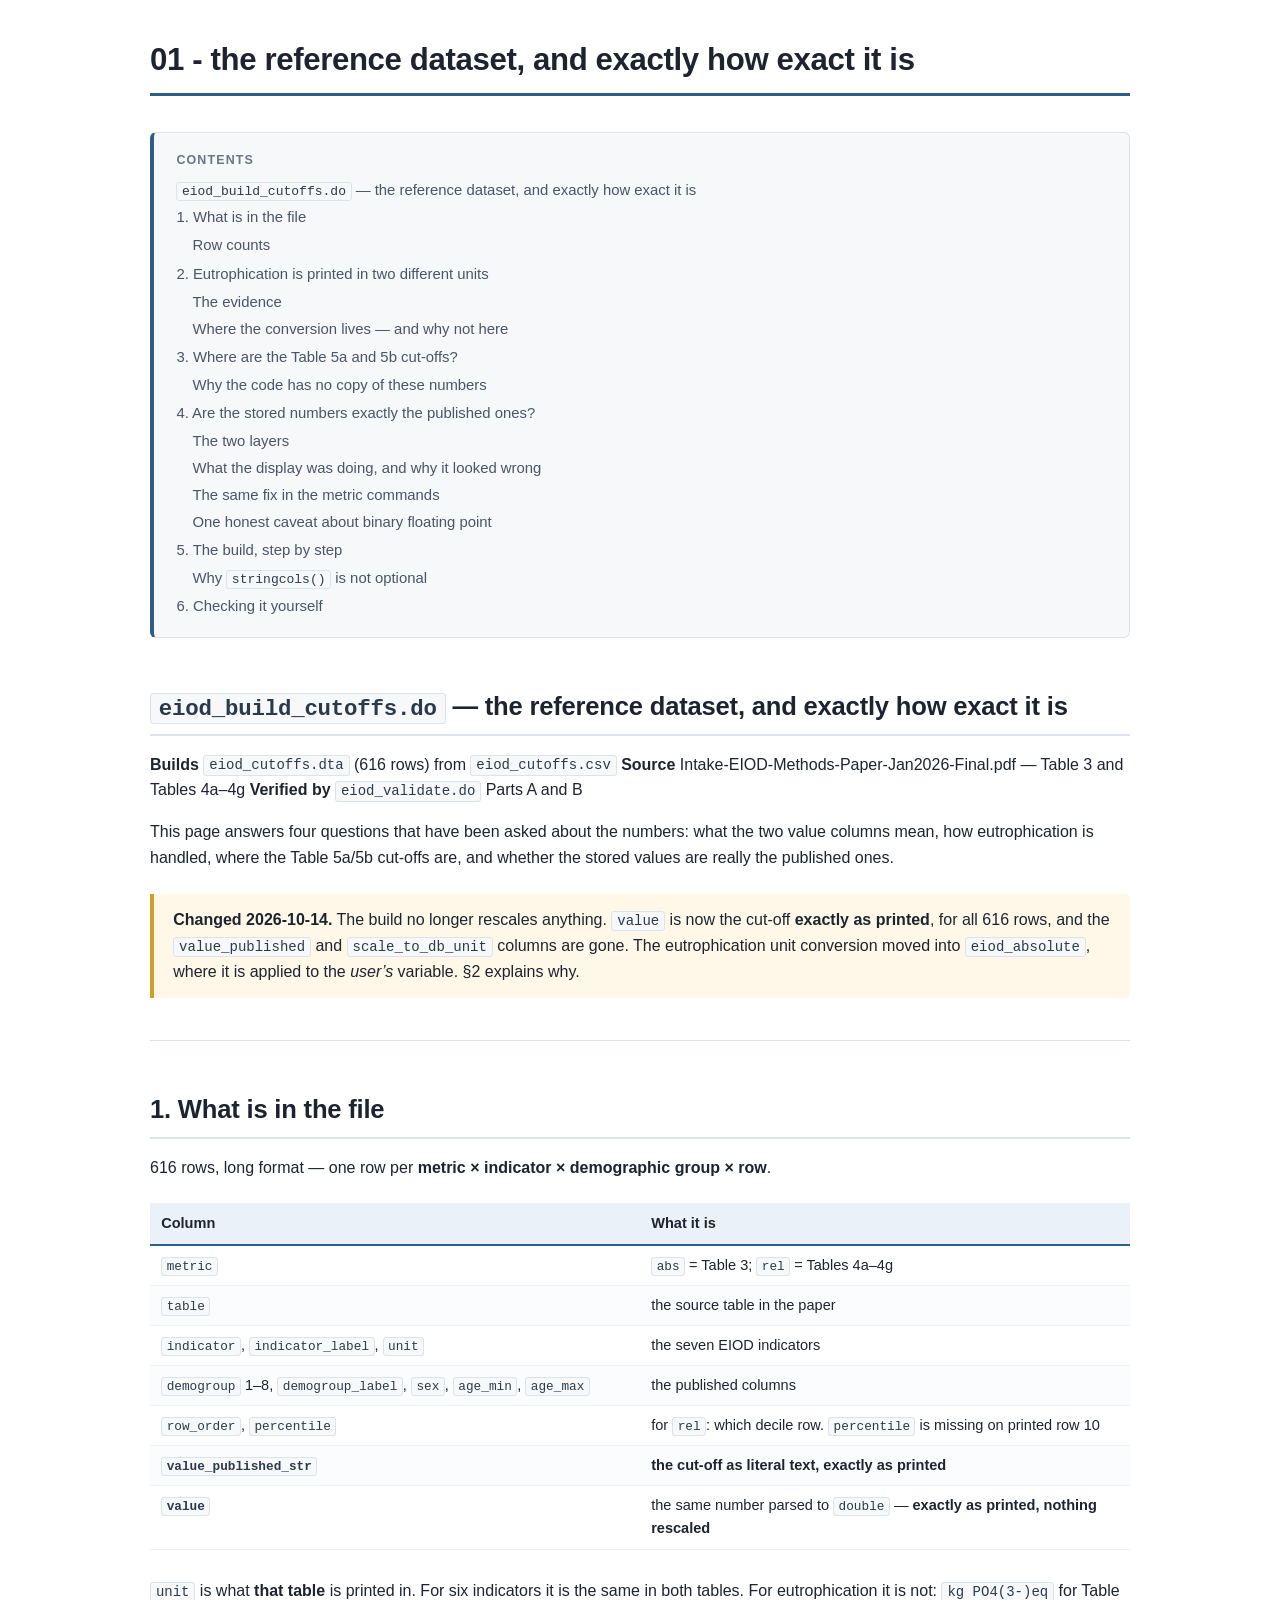
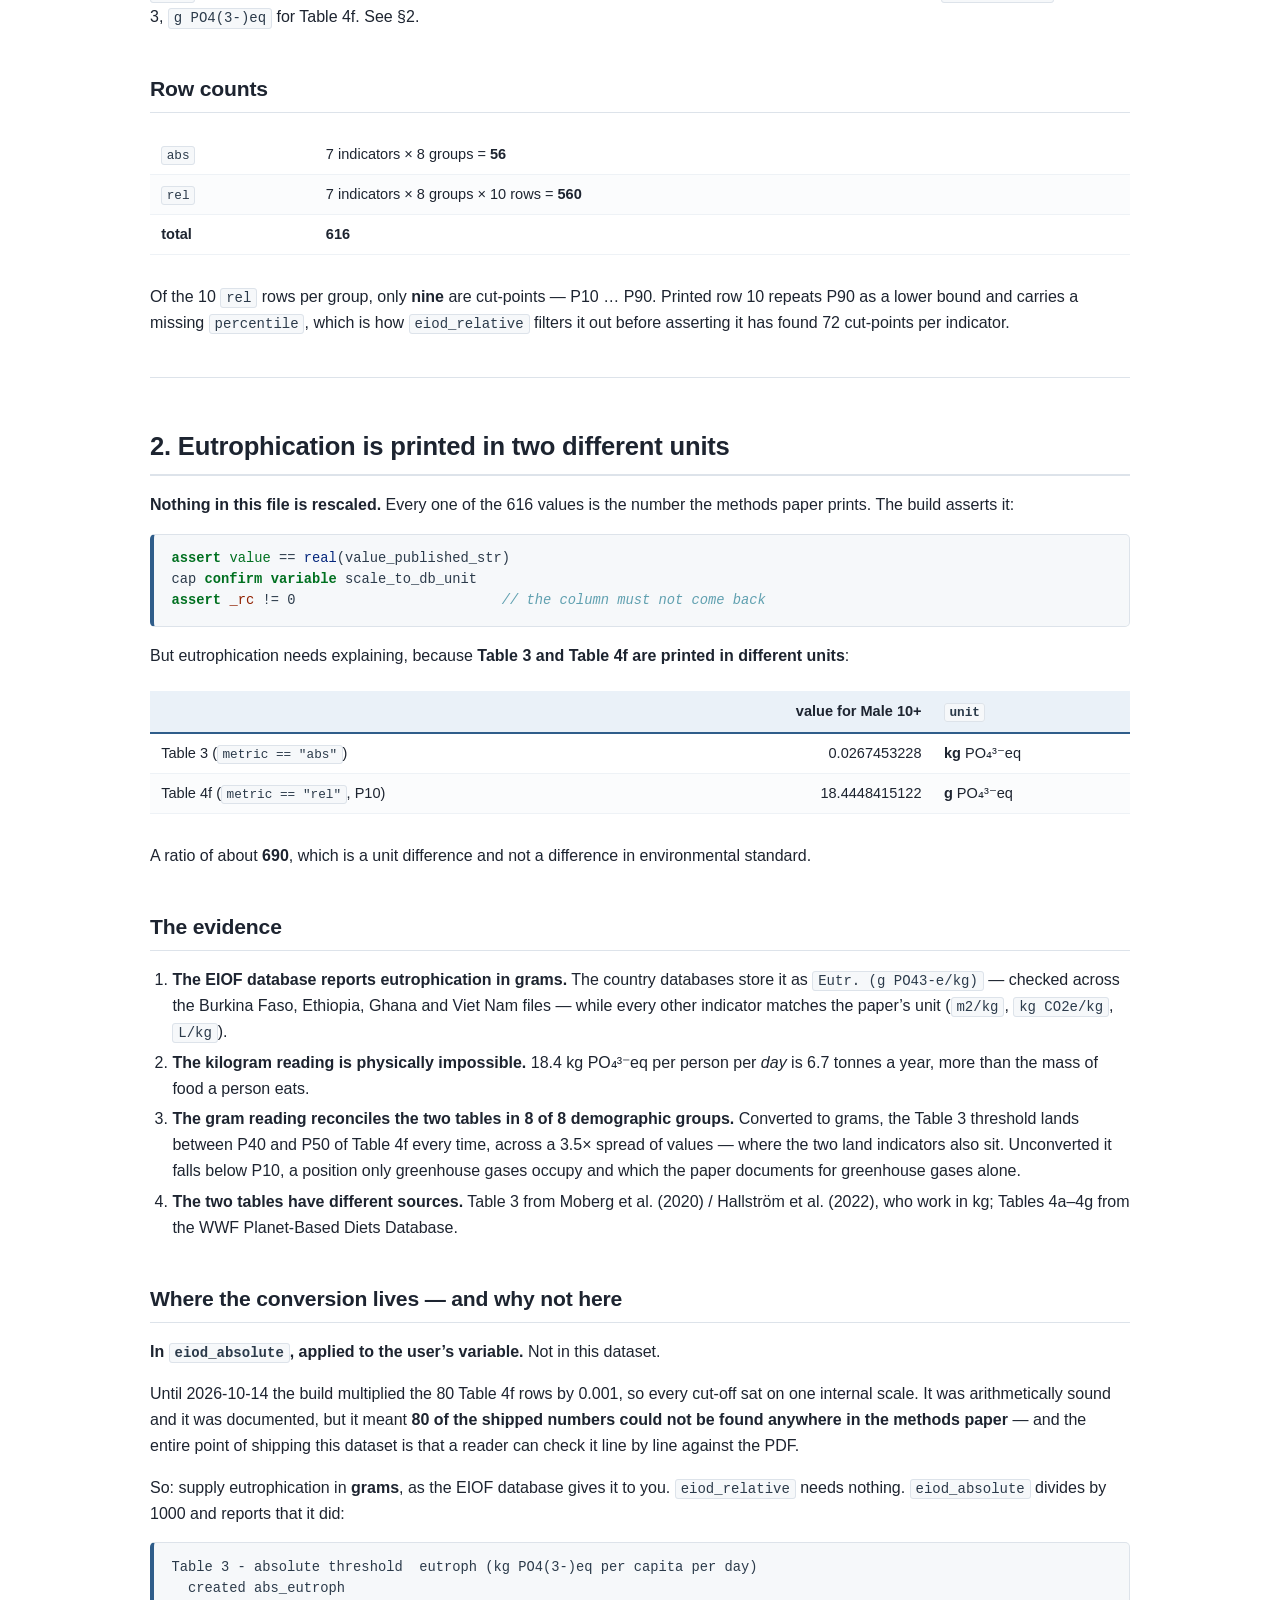
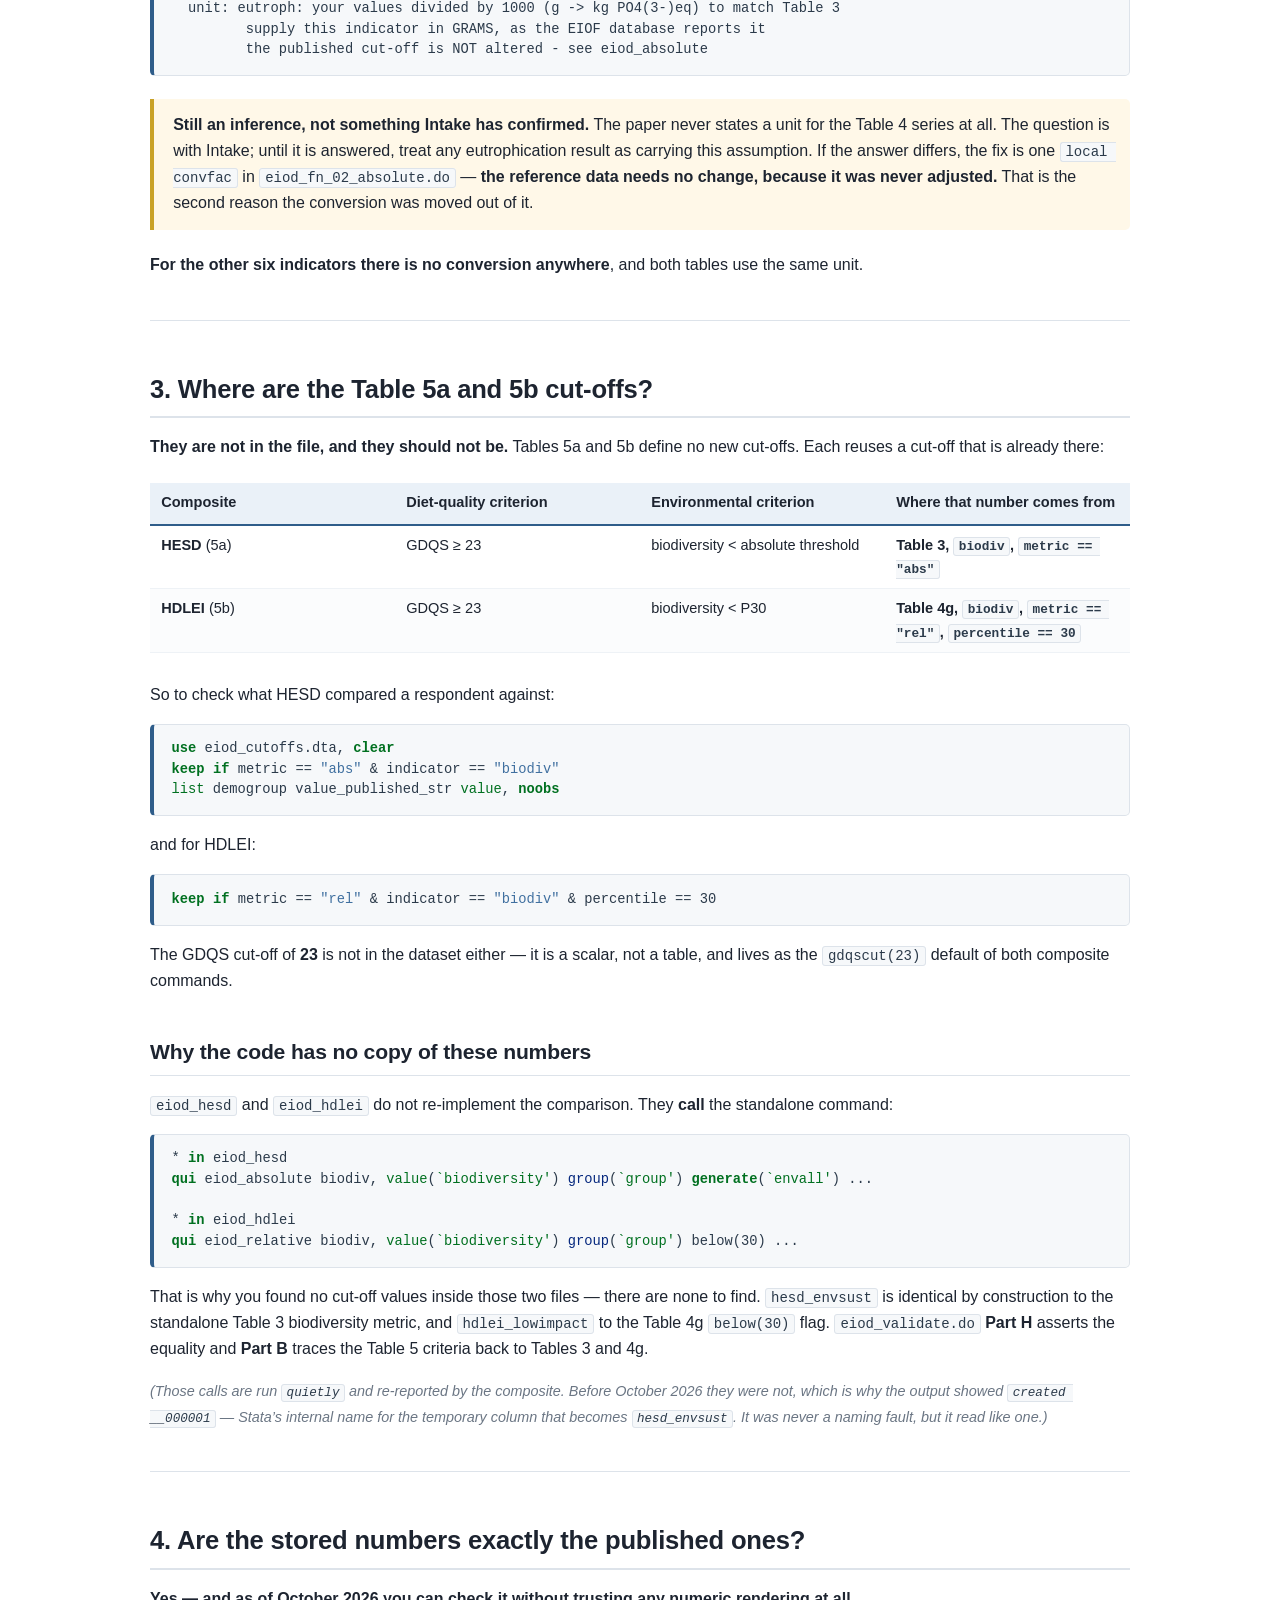
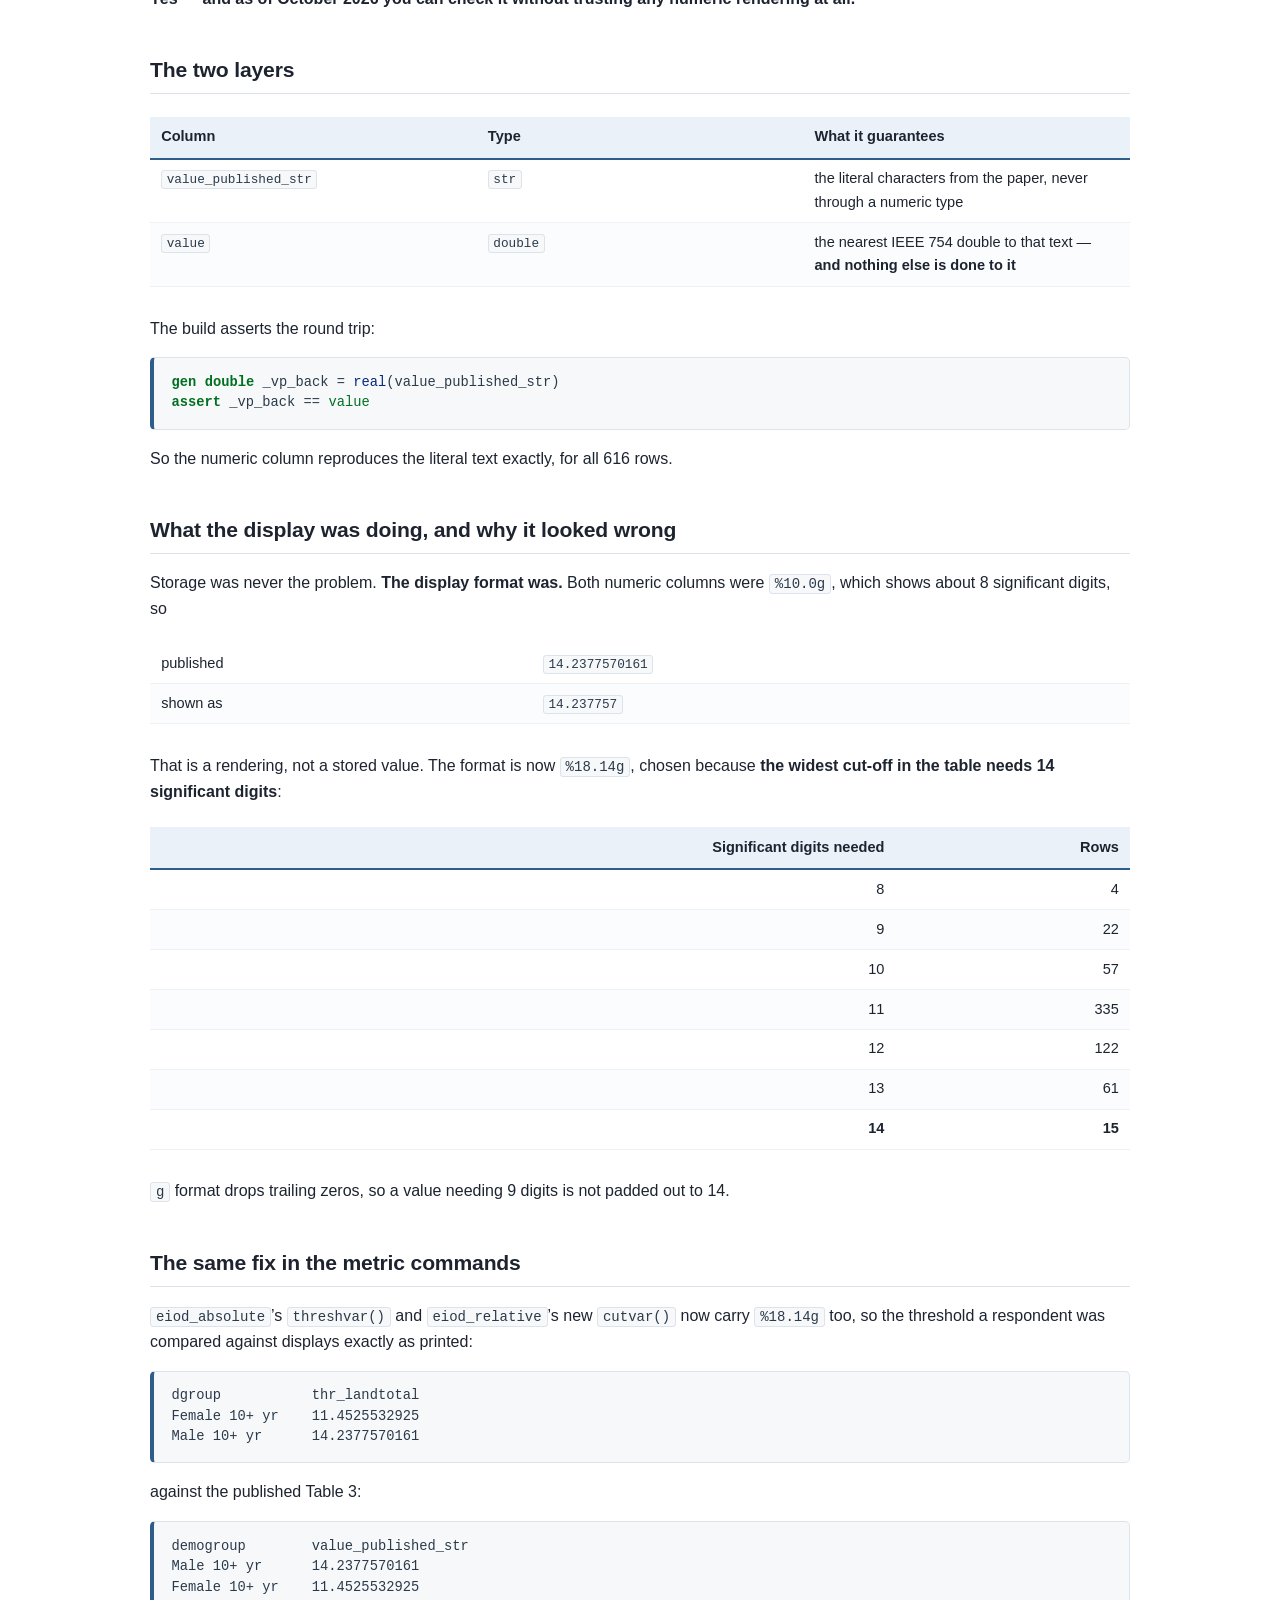
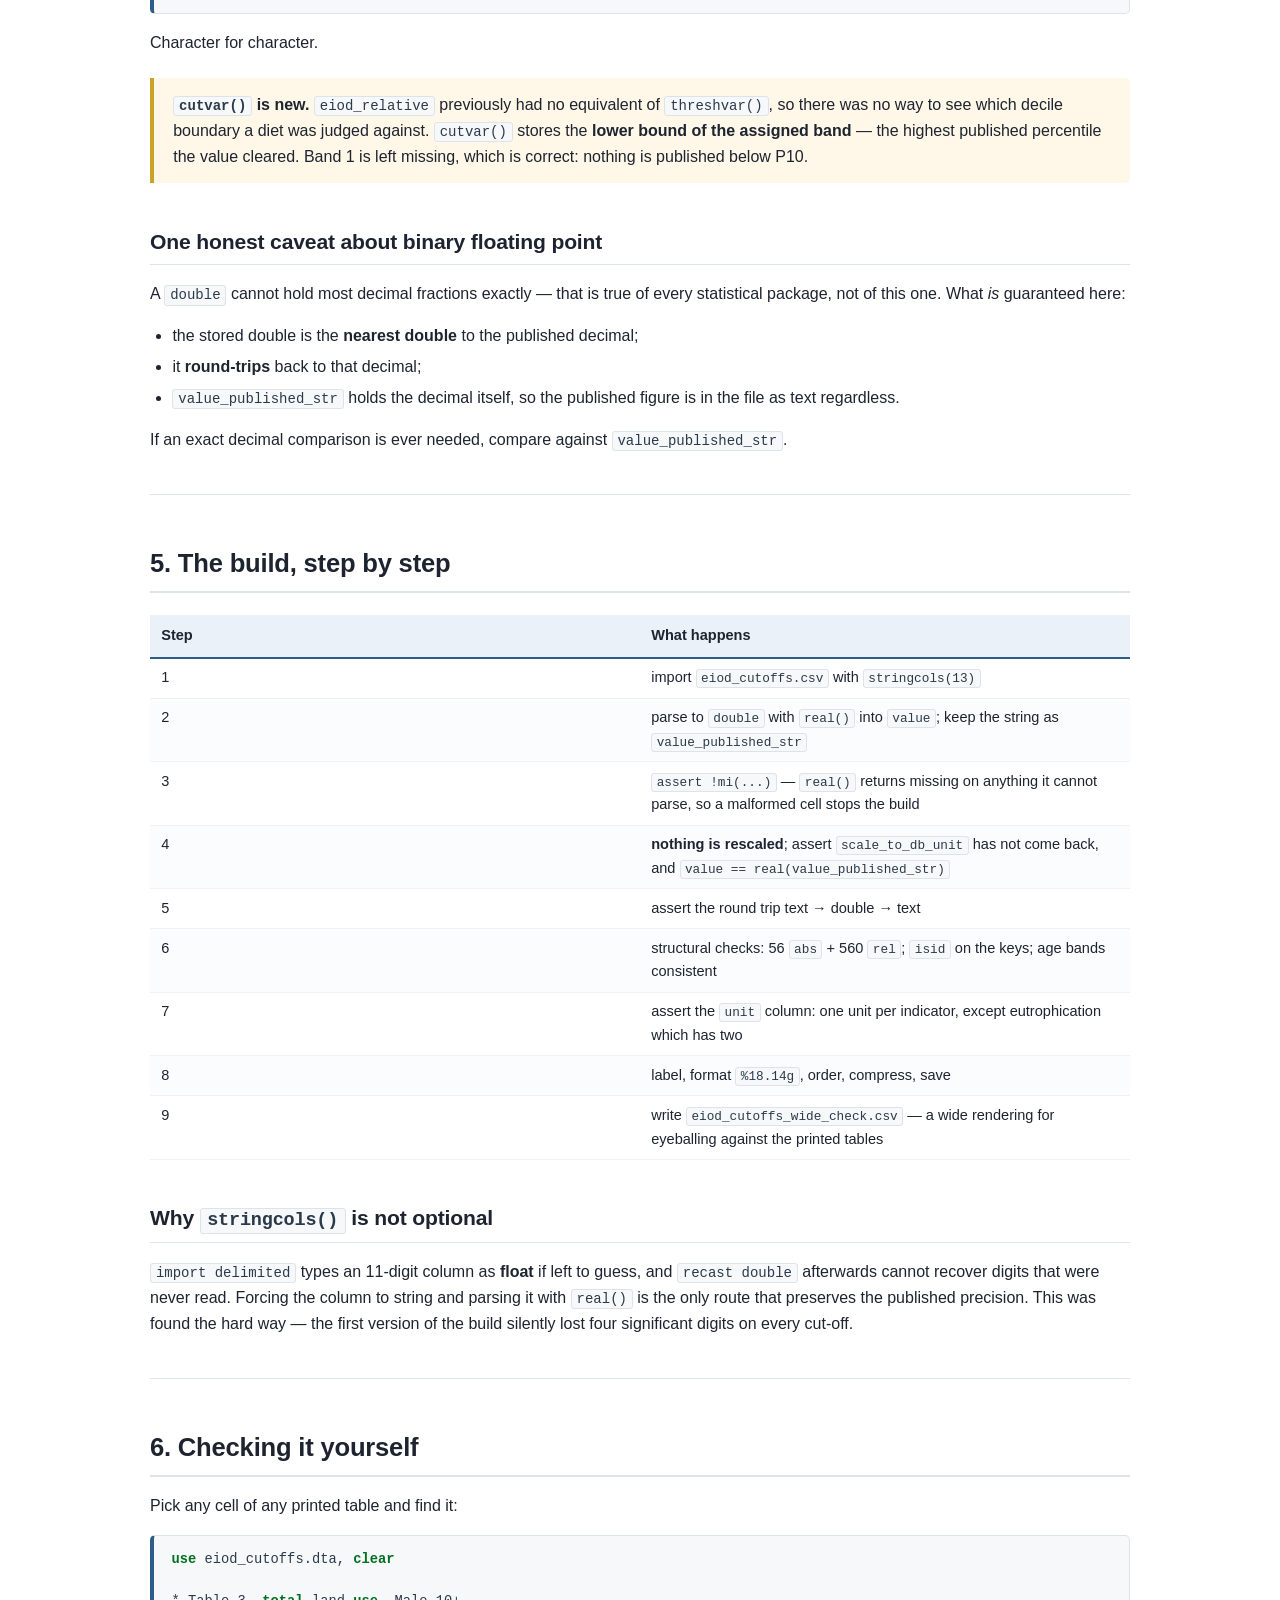
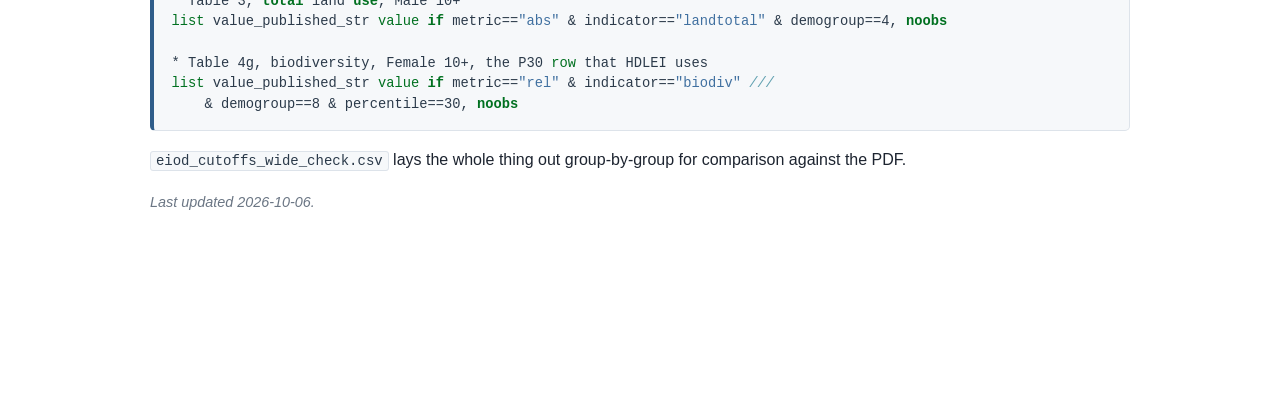
==== docs/01_eiod_build_cutoffs.html @ cd5373c2 "Initial release: eiod v0.1.0, Intake EIOD metrics for Stata Nine Stata commands implementing Tables " ====
<!DOCTYPE html>
<html xmlns="http://www.w3.org/1999/xhtml" lang xml:lang>
<head>
  <meta charset="utf-8" />
  <meta name="generator" content="pandoc" />
  <meta name="viewport" content="width=device-width, initial-scale=1.0, user-scalable=yes" />
  <title>01 - the reference dataset, and exactly how exact it is</title>
  <style>
code{white-space: pre-wrap;}
span.smallcaps{font-variant: small-caps;}
div.columns{display: flex; gap: min(4vw, 1.5em);}
div.column{flex: auto; overflow-x: auto;}
div.hanging-indent{margin-left: 1.5em; text-indent: -1.5em;}
ul.task-list{list-style: none;}
ul.task-list li input[type="checkbox"] {
width: 0.8em;
margin: 0 0.8em 0.2em -1.6em;
vertical-align: middle;
}

pre > code.sourceCode { white-space: pre; position: relative; }
pre > code.sourceCode > span { display: inline-block; line-height: 1.25; }
pre > code.sourceCode > span:empty { height: 1.2em; }
.sourceCode { overflow: visible; }
code.sourceCode > span { color: inherit; text-decoration: inherit; }
div.sourceCode { margin: 1em 0; }
pre.sourceCode { margin: 0; }
@media screen {
div.sourceCode { overflow: auto; }
}
@media print {
pre > code.sourceCode { white-space: pre-wrap; }
pre > code.sourceCode > span { text-indent: -5em; padding-left: 5em; }
}
pre.numberSource code
{ counter-reset: source-line 0; }
pre.numberSource code > span
{ position: relative; left: -4em; counter-increment: source-line; }
pre.numberSource code > span > a:first-child::before
{ content: counter(source-line);
position: relative; left: -1em; text-align: right; vertical-align: baseline;
border: none; display: inline-block;
-webkit-touch-callout: none; -webkit-user-select: none;
-khtml-user-select: none; -moz-user-select: none;
-ms-user-select: none; user-select: none;
padding: 0 4px; width: 4em;
color: #aaaaaa;
}
pre.numberSource { margin-left: 3em; border-left: 1px solid #aaaaaa; padding-left: 4px; }
div.sourceCode
{ }
@media screen {
pre > code.sourceCode > span > a:first-child::before { text-decoration: underline; }
}
code span.al { color: #ff0000; font-weight: bold; } 
code span.an { color: #60a0b0; font-weight: bold; font-style: italic; } 
code span.at { color: #7d9029; } 
code span.bn { color: #40a070; } 
code span.bu { color: #008000; } 
code span.cf { color: #007020; font-weight: bold; } 
code span.ch { color: #4070a0; } 
code span.cn { color: #880000; } 
code span.co { color: #60a0b0; font-style: italic; } 
code span.cv { color: #60a0b0; font-weight: bold; font-style: italic; } 
code span.do { color: #ba2121; font-style: italic; } 
code span.dt { color: #902000; } 
code span.dv { color: #40a070; } 
code span.er { color: #ff0000; font-weight: bold; } 
code span.ex { } 
code span.fl { color: #40a070; } 
code span.fu { color: #06287e; } 
code span.im { color: #008000; font-weight: bold; } 
code span.in { color: #60a0b0; font-weight: bold; font-style: italic; } 
code span.kw { color: #007020; font-weight: bold; } 
code span.op { color: #666666; } 
code span.ot { color: #007020; } 
code span.pp { color: #bc7a00; } 
code span.sc { color: #4070a0; } 
code span.ss { color: #bb6688; } 
code span.st { color: #4070a0; } 
code span.va { color: #19177c; } 
code span.vs { color: #4070a0; } 
code span.wa { color: #60a0b0; font-weight: bold; font-style: italic; } 
</style>
  <style type="text/css">
:root {
--ink: #1d2430;
--ink-soft: #4a5568;
--ink-faint: #6b7684;
--rule: #dde3ea;
--rule-soft: #eef2f6;
--paper: #ffffff;
--tint: #f6f8fa;
--accent: #2f5d8a;
--accent-dk: #1f4160;
--accent-bg: #eaf1f8;
--good: #2d6e2d;
--good-bg: #edf7ed;
--warn: #8a5a00;
--warn-bg: #fff8e8;
--bad: #a32b2b;
--bad-bg: #fdeeee;
--mono: "Cascadia Mono", "SF Mono", Consolas, "Liberation Mono", Menlo, monospace;
--sans: "Segoe UI", -apple-system, BlinkMacSystemFont, "Helvetica Neue", Arial, sans-serif;
}
html { -webkit-text-size-adjust: 100%; }
body {
font-family: var(--sans);
font-size: 16px;
line-height: 1.62;
color: var(--ink);
background: var(--paper);
max-width: 980px;
margin: 0 auto;
padding: 2.5rem 1.6rem 6rem;
hyphens: none;
}

header#title-block-header { margin-bottom: 2.2rem; }
h1.title {
font-size: 1.95rem;
line-height: 1.25;
font-weight: 650;
letter-spacing: -0.012em;
margin: 0 0 .9rem;
padding-bottom: .9rem;
border-bottom: 3px solid var(--accent);
color: var(--ink);
}
p.subtitle { color: var(--ink-soft); font-size: 1.05rem; margin-top: -.4rem; }

h1, h2, h3, h4 { font-weight: 640; letter-spacing: -0.008em; color: var(--ink); }
h1:not(.title) {
font-size: 1.6rem;
margin: 3rem 0 1rem;
padding-bottom: .4rem;
border-bottom: 2px solid var(--rule);
}
h2 {
font-size: 1.32rem;
margin: 2.6rem 0 .9rem;
padding-bottom: .35rem;
border-bottom: 1px solid var(--rule);
}
h3 { font-size: 1.1rem; margin: 2rem 0 .6rem; color: var(--accent); }
h4 { font-size: 1rem; margin: 1.5rem 0 .5rem; color: var(--ink-soft); }

nav#TOC {
background: var(--tint);
border: 1px solid var(--rule);
border-left: 4px solid var(--accent);
border-radius: 6px;
padding: 1.1rem 1.4rem .9rem;
margin: 0 0 2.6rem;
font-size: .93rem;
}
nav#TOC::before {
content: "Contents";
display: block;
font-weight: 650;
font-size: .78rem;
letter-spacing: .09em;
text-transform: uppercase;
color: var(--ink-faint);
margin-bottom: .5rem;
}
nav#TOC ul { list-style: none; padding-left: 1rem; margin: .25rem 0; }
nav#TOC > ul { padding-left: 0; }
nav#TOC li { margin: .18rem 0; }
nav#TOC a { color: var(--ink-soft); text-decoration: none; }
nav#TOC a:hover { color: var(--accent); text-decoration: underline; }

table {
border-collapse: collapse;
width: 100%;
margin: 1.4rem 0 1.8rem;
font-size: .91rem;
font-variant-numeric: tabular-nums;
}
caption {
caption-side: top;
text-align: left;
font-size: .85rem;
color: var(--ink-faint);
padding-bottom: .45rem;
}
thead th {
background: var(--accent-bg);
color: var(--ink);
font-weight: 640;
text-align: left;
border-bottom: 2px solid var(--accent);
padding: .55rem .7rem;
vertical-align: bottom;
}
tbody td, tbody th {
padding: .48rem .7rem;
border-bottom: 1px solid var(--rule-soft);
vertical-align: top;
}
tbody tr:nth-child(even) { background: #fbfcfd; }
tbody tr:hover { background: var(--accent-bg); }
tbody td:first-child { font-weight: 500; }

td[style*="text-align: right"], th[style*="text-align: right"] {
font-variant-numeric: tabular-nums;
}

code {
font-family: var(--mono);
font-size: .875em;
background: var(--tint);
border: 1px solid var(--rule);
border-radius: 3px;
padding: .08em .35em;
color: #2b3a4a;
}
pre {
background: var(--tint);
border: 1px solid var(--rule);
border-left: 4px solid var(--accent);
border-radius: 5px;
padding: .9rem 1.1rem;
overflow-x: auto;
font-size: .86rem;
line-height: 1.5;
}
pre code { background: none; border: none; padding: 0; font-size: 1em; }

blockquote {
margin: 1.4rem 0;
padding: .85rem 1.2rem;
background: var(--warn-bg);
border-left: 4px solid #c9a227;
border-radius: 0 5px 5px 0;
color: var(--ink);
}
blockquote p:first-child { margin-top: 0; }
blockquote p:last-child { margin-bottom: 0; }

svg { display: block; max-width: 100%; height: auto; margin: 1.6rem auto; }
figure { margin: 1.8rem 0; }
figcaption { font-size: .86rem; color: var(--ink-faint); text-align: center; }

a { color: var(--accent); text-decoration-thickness: 1px; text-underline-offset: 2px; }
a:hover { color: #1f4160; }
hr { border: none; border-top: 1px solid var(--rule); margin: 2.6rem 0; }
strong { font-weight: 640; }
ul, ol { padding-left: 1.4rem; }
li { margin: .3rem 0; }
li > ul, li > ol { margin: .25rem 0; }

body > p > em:only-child { color: var(--ink-faint); font-size: .9rem; }

math { font-size: 1.02em; }

@media print {
body { max-width: none; padding: 0; font-size: 11pt; }
nav#TOC { break-after: page; }
h1:not(.title), h2 { break-after: avoid; }
table, pre, svg, blockquote { break-inside: avoid; }
tbody tr:hover { background: none; }
a { color: var(--ink); text-decoration: none; }
}
@media (max-width: 680px) {
body { padding: 1.4rem 1rem 4rem; font-size: 15px; }
table { font-size: .84rem; }
h1.title { font-size: 1.55rem; }
}
</style>
  <!--[if lt IE 9]>
    <script src="//cdnjs.cloudflare.com/ajax/libs/html5shiv/3.7.3/html5shiv-printshiv.min.js"></script>
  <![endif]-->
</head>
<body>
<header id="title-block-header">
<h1 class="title">01 - the reference dataset, and exactly how exact it
is</h1>
</header>
<nav id="TOC" role="doc-toc">
<ul>
<li><a href="#eiod_build_cutoffs.do-the-reference-dataset-and-exactly-how-exact-it-is" id="toc-eiod_build_cutoffs.do-the-reference-dataset-and-exactly-how-exact-it-is"><code>eiod_build_cutoffs.do</code>
— the reference dataset, and exactly how exact it is</a></li>
<li><a href="#what-is-in-the-file" id="toc-what-is-in-the-file">1. What
is in the file</a>
<ul>
<li><a href="#row-counts" id="toc-row-counts">Row counts</a></li>
</ul></li>
<li><a href="#eutrophication-is-printed-in-two-different-units" id="toc-eutrophication-is-printed-in-two-different-units">2.
Eutrophication is printed in two different units</a>
<ul>
<li><a href="#the-evidence" id="toc-the-evidence">The evidence</a></li>
<li><a href="#where-the-conversion-lives-and-why-not-here" id="toc-where-the-conversion-lives-and-why-not-here">Where the
conversion lives — and why not here</a></li>
</ul></li>
<li><a href="#where-are-the-table-5a-and-5b-cut-offs" id="toc-where-are-the-table-5a-and-5b-cut-offs">3. Where are the Table
5a and 5b cut-offs?</a>
<ul>
<li><a href="#why-the-code-has-no-copy-of-these-numbers" id="toc-why-the-code-has-no-copy-of-these-numbers">Why the code has no
copy of these numbers</a></li>
</ul></li>
<li><a href="#are-the-stored-numbers-exactly-the-published-ones" id="toc-are-the-stored-numbers-exactly-the-published-ones">4. Are the
stored numbers exactly the published ones?</a>
<ul>
<li><a href="#the-two-layers" id="toc-the-two-layers">The two
layers</a></li>
<li><a href="#what-the-display-was-doing-and-why-it-looked-wrong" id="toc-what-the-display-was-doing-and-why-it-looked-wrong">What the
display was doing, and why it looked wrong</a></li>
<li><a href="#the-same-fix-in-the-metric-commands" id="toc-the-same-fix-in-the-metric-commands">The same fix in the metric
commands</a></li>
<li><a href="#one-honest-caveat-about-binary-floating-point" id="toc-one-honest-caveat-about-binary-floating-point">One honest caveat
about binary floating point</a></li>
</ul></li>
<li><a href="#the-build-step-by-step" id="toc-the-build-step-by-step">5.
The build, step by step</a>
<ul>
<li><a href="#why-stringcols-is-not-optional" id="toc-why-stringcols-is-not-optional">Why <code>stringcols()</code> is
not optional</a></li>
</ul></li>
<li><a href="#checking-it-yourself" id="toc-checking-it-yourself">6.
Checking it yourself</a></li>
</ul>
</nav>
<h1 id="eiod_build_cutoffs.do-the-reference-dataset-and-exactly-how-exact-it-is"><code>eiod_build_cutoffs.do</code>
— the reference dataset, and exactly how exact it is</h1>
<p><strong>Builds</strong> <code>eiod_cutoffs.dta</code> (616 rows) from
<code>eiod_cutoffs.csv</code> <strong>Source</strong>
Intake-EIOD-Methods-Paper-Jan2026-Final.pdf — Table 3 and Tables 4a–4g
<strong>Verified by</strong> <code>eiod_validate.do</code> Parts A and
B</p>
<p>This page answers four questions that have been asked about the
numbers: what the two value columns mean, how eutrophication is handled,
where the Table 5a/5b cut-offs are, and whether the stored values are
really the published ones.</p>
<blockquote>
<p><strong>Changed 2026-10-14.</strong> The build no longer rescales
anything. <code>value</code> is now the cut-off <strong>exactly as
printed</strong>, for all 616 rows, and the <code>value_published</code>
and <code>scale_to_db_unit</code> columns are gone. The eutrophication
unit conversion moved into <code>eiod_absolute</code>, where it is
applied to the <em>user’s</em> variable. §2 explains why.</p>
</blockquote>
<hr />
<h1 id="what-is-in-the-file">1. What is in the file</h1>
<p>616 rows, long format — one row per <strong>metric × indicator ×
demographic group × row</strong>.</p>
<table>
<colgroup>
<col style="width: 50%" />
<col style="width: 50%" />
</colgroup>
<thead>
<tr class="header">
<th>Column</th>
<th>What it is</th>
</tr>
</thead>
<tbody>
<tr class="odd">
<td><code>metric</code></td>
<td><code>abs</code> = Table 3; <code>rel</code> = Tables 4a–4g</td>
</tr>
<tr class="even">
<td><code>table</code></td>
<td>the source table in the paper</td>
</tr>
<tr class="odd">
<td><code>indicator</code>, <code>indicator_label</code>,
<code>unit</code></td>
<td>the seven EIOD indicators</td>
</tr>
<tr class="even">
<td><code>demogroup</code> 1–8, <code>demogroup_label</code>,
<code>sex</code>, <code>age_min</code>, <code>age_max</code></td>
<td>the published columns</td>
</tr>
<tr class="odd">
<td><code>row_order</code>, <code>percentile</code></td>
<td>for <code>rel</code>: which decile row. <code>percentile</code> is
missing on printed row 10</td>
</tr>
<tr class="even">
<td><strong><code>value_published_str</code></strong></td>
<td><strong>the cut-off as literal text, exactly as
printed</strong></td>
</tr>
<tr class="odd">
<td><strong><code>value</code></strong></td>
<td>the same number parsed to <code>double</code> — <strong>exactly as
printed, nothing rescaled</strong></td>
</tr>
</tbody>
</table>
<p><code>unit</code> is what <strong>that table</strong> is printed in.
For six indicators it is the same in both tables. For eutrophication it
is not: <code>kg PO4(3-)eq</code> for Table 3, <code>g PO4(3-)eq</code>
for Table 4f. See §2.</p>
<h2 id="row-counts">Row counts</h2>
<table>
<tbody>
<tr class="odd">
<td><code>abs</code></td>
<td>7 indicators × 8 groups = <strong>56</strong></td>
</tr>
<tr class="even">
<td><code>rel</code></td>
<td>7 indicators × 8 groups × 10 rows = <strong>560</strong></td>
</tr>
<tr class="odd">
<td><strong>total</strong></td>
<td><strong>616</strong></td>
</tr>
</tbody>
</table>
<p>Of the 10 <code>rel</code> rows per group, only <strong>nine</strong>
are cut-points — P10 … P90. Printed row 10 repeats P90 as a lower bound
and carries a missing <code>percentile</code>, which is how
<code>eiod_relative</code> filters it out before asserting it has found
72 cut-points per indicator.</p>
<hr />
<h1 id="eutrophication-is-printed-in-two-different-units">2.
Eutrophication is printed in two different units</h1>
<p><strong>Nothing in this file is rescaled.</strong> Every one of the
616 values is the number the methods paper prints. The build asserts
it:</p>
<div class="sourceCode" id="cb1"><pre class="sourceCode stata"><code class="sourceCode stata"><span id="cb1-1"><a href="#cb1-1" aria-hidden="true" tabindex="-1"></a><span class="kw">assert</span> <span class="ot">value</span> == <span class="fu">real</span>(value_published_str)</span>
<span id="cb1-2"><a href="#cb1-2" aria-hidden="true" tabindex="-1"></a>cap <span class="kw">confirm</span> <span class="kw">variable</span> scale_to_db_unit</span>
<span id="cb1-3"><a href="#cb1-3" aria-hidden="true" tabindex="-1"></a><span class="kw">assert</span> <span class="dt">_rc</span> != 0                         <span class="co">// the column must not come back</span></span></code></pre></div>
<p>But eutrophication needs explaining, because <strong>Table 3 and
Table 4f are printed in different units</strong>:</p>
<table>
<thead>
<tr class="header">
<th></th>
<th style="text-align: right;">value for Male 10+</th>
<th><code>unit</code></th>
</tr>
</thead>
<tbody>
<tr class="odd">
<td>Table 3 (<code>metric == &quot;abs&quot;</code>)</td>
<td style="text-align: right;">0.0267453228</td>
<td><strong>kg</strong> PO₄³⁻eq</td>
</tr>
<tr class="even">
<td>Table 4f (<code>metric == &quot;rel&quot;</code>, P10)</td>
<td style="text-align: right;">18.4448415122</td>
<td><strong>g</strong> PO₄³⁻eq</td>
</tr>
</tbody>
</table>
<p>A ratio of about <strong>690</strong>, which is a unit difference and
not a difference in environmental standard.</p>
<h2 id="the-evidence">The evidence</h2>
<ol type="1">
<li><strong>The EIOF database reports eutrophication in grams.</strong>
The country databases store it as <code>Eutr. (g PO43-e/kg)</code> —
checked across the Burkina Faso, Ethiopia, Ghana and Viet Nam files —
while every other indicator matches the paper’s unit
(<code>m2/kg</code>, <code>kg CO2e/kg</code>, <code>L/kg</code>).</li>
<li><strong>The kilogram reading is physically impossible.</strong> 18.4
kg PO₄³⁻eq per person per <em>day</em> is 6.7 tonnes a year, more than
the mass of food a person eats.</li>
<li><strong>The gram reading reconciles the two tables in 8 of 8
demographic groups.</strong> Converted to grams, the Table 3 threshold
lands between P40 and P50 of Table 4f every time, across a 3.5× spread
of values — where the two land indicators also sit. Unconverted it falls
below P10, a position only greenhouse gases occupy and which the paper
documents for greenhouse gases alone.</li>
<li><strong>The two tables have different sources.</strong> Table 3 from
Moberg et al. (2020) / Hallström et al. (2022), who work in kg; Tables
4a–4g from the WWF Planet-Based Diets Database.</li>
</ol>
<h2 id="where-the-conversion-lives-and-why-not-here">Where the
conversion lives — and why not here</h2>
<p><strong>In <code>eiod_absolute</code>, applied to the user’s
variable.</strong> Not in this dataset.</p>
<p>Until 2026-10-14 the build multiplied the 80 Table 4f rows by 0.001,
so every cut-off sat on one internal scale. It was arithmetically sound
and it was documented, but it meant <strong>80 of the shipped numbers
could not be found anywhere in the methods paper</strong> — and the
entire point of shipping this dataset is that a reader can check it line
by line against the PDF.</p>
<p>So: supply eutrophication in <strong>grams</strong>, as the EIOF
database gives it to you. <code>eiod_relative</code> needs nothing.
<code>eiod_absolute</code> divides by 1000 and reports that it did:</p>
<pre><code>Table 3 - absolute threshold  eutroph (kg PO4(3-)eq per capita per day)
  created abs_eutroph
  unit: eutroph: your values divided by 1000 (g -&gt; kg PO4(3-)eq) to match Table 3
         supply this indicator in GRAMS, as the EIOF database reports it
         the published cut-off is NOT altered - see eiod_absolute</code></pre>
<blockquote>
<p><strong>Still an inference, not something Intake has
confirmed.</strong> The paper never states a unit for the Table 4 series
at all. The question is with Intake; until it is answered, treat any
eutrophication result as carrying this assumption. If the answer
differs, the fix is one <code>local convfac</code> in
<code>eiod_fn_02_absolute.do</code> — <strong>the reference data needs
no change, because it was never adjusted.</strong> That is the second
reason the conversion was moved out of it.</p>
</blockquote>
<p><strong>For the other six indicators there is no conversion
anywhere</strong>, and both tables use the same unit.</p>
<hr />
<h1 id="where-are-the-table-5a-and-5b-cut-offs">3. Where are the Table
5a and 5b cut-offs?</h1>
<p><strong>They are not in the file, and they should not be.</strong>
Tables 5a and 5b define no new cut-offs. Each reuses a cut-off that is
already there:</p>
<table>
<colgroup>
<col style="width: 25%" />
<col style="width: 25%" />
<col style="width: 25%" />
<col style="width: 25%" />
</colgroup>
<thead>
<tr class="header">
<th>Composite</th>
<th>Diet-quality criterion</th>
<th>Environmental criterion</th>
<th>Where that number comes from</th>
</tr>
</thead>
<tbody>
<tr class="odd">
<td><strong>HESD</strong> (5a)</td>
<td>GDQS ≥ 23</td>
<td>biodiversity &lt; absolute threshold</td>
<td><strong>Table 3, <code>biodiv</code>,
<code>metric == &quot;abs&quot;</code></strong></td>
</tr>
<tr class="even">
<td><strong>HDLEI</strong> (5b)</td>
<td>GDQS ≥ 23</td>
<td>biodiversity &lt; P30</td>
<td><strong>Table 4g, <code>biodiv</code>, <code>metric == &quot;rel&quot;</code>,
<code>percentile == 30</code></strong></td>
</tr>
</tbody>
</table>
<p>So to check what HESD compared a respondent against:</p>
<div class="sourceCode" id="cb3"><pre class="sourceCode stata"><code class="sourceCode stata"><span id="cb3-1"><a href="#cb3-1" aria-hidden="true" tabindex="-1"></a><span class="kw">use</span> eiod_cutoffs.dta, <span class="kw">clear</span></span>
<span id="cb3-2"><a href="#cb3-2" aria-hidden="true" tabindex="-1"></a><span class="kw">keep</span> <span class="kw">if</span> metric == <span class="st">&quot;abs&quot;</span> &amp; indicator == <span class="st">&quot;biodiv&quot;</span></span>
<span id="cb3-3"><a href="#cb3-3" aria-hidden="true" tabindex="-1"></a><span class="ot">list</span> demogroup value_published_str <span class="ot">value</span>, <span class="kw">noobs</span></span></code></pre></div>
<p>and for HDLEI:</p>
<div class="sourceCode" id="cb4"><pre class="sourceCode stata"><code class="sourceCode stata"><span id="cb4-1"><a href="#cb4-1" aria-hidden="true" tabindex="-1"></a><span class="kw">keep</span> <span class="kw">if</span> metric == <span class="st">&quot;rel&quot;</span> &amp; indicator == <span class="st">&quot;biodiv&quot;</span> &amp; percentile == 30</span></code></pre></div>
<p>The GDQS cut-off of <strong>23</strong> is not in the dataset either
— it is a scalar, not a table, and lives as the <code>gdqscut(23)</code>
default of both composite commands.</p>
<h2 id="why-the-code-has-no-copy-of-these-numbers">Why the code has no
copy of these numbers</h2>
<p><code>eiod_hesd</code> and <code>eiod_hdlei</code> do not
re-implement the comparison. They <strong>call</strong> the standalone
command:</p>
<div class="sourceCode" id="cb5"><pre class="sourceCode stata"><code class="sourceCode stata"><span id="cb5-1"><a href="#cb5-1" aria-hidden="true" tabindex="-1"></a>* <span class="kw">in</span> eiod_hesd</span>
<span id="cb5-2"><a href="#cb5-2" aria-hidden="true" tabindex="-1"></a><span class="kw">qui</span> eiod_absolute biodiv, <span class="ot">value</span>(<span class="ot">`biodiversity&#39;</span>) <span class="fu">group</span>(<span class="ot">`group&#39;</span>) <span class="kw">generate</span>(<span class="ot">`envall&#39;</span>) ...</span>
<span id="cb5-3"><a href="#cb5-3" aria-hidden="true" tabindex="-1"></a></span>
<span id="cb5-4"><a href="#cb5-4" aria-hidden="true" tabindex="-1"></a>* <span class="kw">in</span> eiod_hdlei</span>
<span id="cb5-5"><a href="#cb5-5" aria-hidden="true" tabindex="-1"></a><span class="kw">qui</span> eiod_relative biodiv, <span class="ot">value</span>(<span class="ot">`biodiversity&#39;</span>) <span class="fu">group</span>(<span class="ot">`group&#39;</span>) below(30) ...</span></code></pre></div>
<p>That is why you found no cut-off values inside those two files —
there are none to find. <code>hesd_envsust</code> is identical by
construction to the standalone Table 3 biodiversity metric, and
<code>hdlei_lowimpact</code> to the Table 4g <code>below(30)</code>
flag. <code>eiod_validate.do</code> <strong>Part H</strong> asserts the
equality and <strong>Part B</strong> traces the Table 5 criteria back to
Tables 3 and 4g.</p>
<p><em>(Those calls are run <code>quietly</code> and re-reported by the
composite. Before October 2026 they were not, which is why the output
showed <code>created __000001</code> — Stata’s internal name for the
temporary column that becomes <code>hesd_envsust</code>. It was never a
naming fault, but it read like one.)</em></p>
<hr />
<h1 id="are-the-stored-numbers-exactly-the-published-ones">4. Are the
stored numbers exactly the published ones?</h1>
<p><strong>Yes — and as of October 2026 you can check it without
trusting any numeric rendering at all.</strong></p>
<h2 id="the-two-layers">The two layers</h2>
<table>
<colgroup>
<col style="width: 33%" />
<col style="width: 33%" />
<col style="width: 33%" />
</colgroup>
<thead>
<tr class="header">
<th>Column</th>
<th>Type</th>
<th>What it guarantees</th>
</tr>
</thead>
<tbody>
<tr class="odd">
<td><code>value_published_str</code></td>
<td><code>str</code></td>
<td>the literal characters from the paper, never through a numeric
type</td>
</tr>
<tr class="even">
<td><code>value</code></td>
<td><code>double</code></td>
<td>the nearest IEEE 754 double to that text — <strong>and nothing else
is done to it</strong></td>
</tr>
</tbody>
</table>
<p>The build asserts the round trip:</p>
<div class="sourceCode" id="cb6"><pre class="sourceCode stata"><code class="sourceCode stata"><span id="cb6-1"><a href="#cb6-1" aria-hidden="true" tabindex="-1"></a><span class="kw">gen</span> <span class="kw">double</span> _vp_back = <span class="fu">real</span>(value_published_str)</span>
<span id="cb6-2"><a href="#cb6-2" aria-hidden="true" tabindex="-1"></a><span class="kw">assert</span> _vp_back == <span class="ot">value</span></span></code></pre></div>
<p>So the numeric column reproduces the literal text exactly, for all
616 rows.</p>
<h2 id="what-the-display-was-doing-and-why-it-looked-wrong">What the
display was doing, and why it looked wrong</h2>
<p>Storage was never the problem. <strong>The display format
was.</strong> Both numeric columns were <code>%10.0g</code>, which shows
about 8 significant digits, so</p>
<table>
<tbody>
<tr class="odd">
<td>published</td>
<td><code>14.2377570161</code></td>
</tr>
<tr class="even">
<td>shown as</td>
<td><code>14.237757</code></td>
</tr>
</tbody>
</table>
<p>That is a rendering, not a stored value. The format is now
<code>%18.14g</code>, chosen because <strong>the widest cut-off in the
table needs 14 significant digits</strong>:</p>
<table>
<thead>
<tr class="header">
<th style="text-align: right;">Significant digits needed</th>
<th style="text-align: right;">Rows</th>
</tr>
</thead>
<tbody>
<tr class="odd">
<td style="text-align: right;">8</td>
<td style="text-align: right;">4</td>
</tr>
<tr class="even">
<td style="text-align: right;">9</td>
<td style="text-align: right;">22</td>
</tr>
<tr class="odd">
<td style="text-align: right;">10</td>
<td style="text-align: right;">57</td>
</tr>
<tr class="even">
<td style="text-align: right;">11</td>
<td style="text-align: right;">335</td>
</tr>
<tr class="odd">
<td style="text-align: right;">12</td>
<td style="text-align: right;">122</td>
</tr>
<tr class="even">
<td style="text-align: right;">13</td>
<td style="text-align: right;">61</td>
</tr>
<tr class="odd">
<td style="text-align: right;"><strong>14</strong></td>
<td style="text-align: right;"><strong>15</strong></td>
</tr>
</tbody>
</table>
<p><code>g</code> format drops trailing zeros, so a value needing 9
digits is not padded out to 14.</p>
<h2 id="the-same-fix-in-the-metric-commands">The same fix in the metric
commands</h2>
<p><code>eiod_absolute</code>’s <code>threshvar()</code> and
<code>eiod_relative</code>’s new <code>cutvar()</code> now carry
<code>%18.14g</code> too, so the threshold a respondent was compared
against displays exactly as printed:</p>
<pre><code>dgroup           thr_landtotal
Female 10+ yr    11.4525532925
Male 10+ yr      14.2377570161</code></pre>
<p>against the published Table 3:</p>
<pre><code>demogroup        value_published_str
Male 10+ yr      14.2377570161
Female 10+ yr    11.4525532925</code></pre>
<p>Character for character.</p>
<blockquote>
<p><strong><code>cutvar()</code> is new.</strong>
<code>eiod_relative</code> previously had no equivalent of
<code>threshvar()</code>, so there was no way to see which decile
boundary a diet was judged against. <code>cutvar()</code> stores the
<strong>lower bound of the assigned band</strong> — the highest
published percentile the value cleared. Band 1 is left missing, which is
correct: nothing is published below P10.</p>
</blockquote>
<h2 id="one-honest-caveat-about-binary-floating-point">One honest caveat
about binary floating point</h2>
<p>A <code>double</code> cannot hold most decimal fractions exactly —
that is true of every statistical package, not of this one. What
<em>is</em> guaranteed here:</p>
<ul>
<li>the stored double is the <strong>nearest double</strong> to the
published decimal;</li>
<li>it <strong>round-trips</strong> back to that decimal;</li>
<li><code>value_published_str</code> holds the decimal itself, so the
published figure is in the file as text regardless.</li>
</ul>
<p>If an exact decimal comparison is ever needed, compare against
<code>value_published_str</code>.</p>
<hr />
<h1 id="the-build-step-by-step">5. The build, step by step</h1>
<table>
<colgroup>
<col style="width: 50%" />
<col style="width: 50%" />
</colgroup>
<thead>
<tr class="header">
<th>Step</th>
<th>What happens</th>
</tr>
</thead>
<tbody>
<tr class="odd">
<td>1</td>
<td>import <code>eiod_cutoffs.csv</code> with
<code>stringcols(13)</code></td>
</tr>
<tr class="even">
<td>2</td>
<td>parse to <code>double</code> with <code>real()</code> into
<code>value</code>; keep the string as
<code>value_published_str</code></td>
</tr>
<tr class="odd">
<td>3</td>
<td><code>assert !mi(...)</code> — <code>real()</code> returns missing
on anything it cannot parse, so a malformed cell stops the build</td>
</tr>
<tr class="even">
<td>4</td>
<td><strong>nothing is rescaled</strong>; assert
<code>scale_to_db_unit</code> has not come back, and
<code>value == real(value_published_str)</code></td>
</tr>
<tr class="odd">
<td>5</td>
<td>assert the round trip text → double → text</td>
</tr>
<tr class="even">
<td>6</td>
<td>structural checks: 56 <code>abs</code> + 560 <code>rel</code>;
<code>isid</code> on the keys; age bands consistent</td>
</tr>
<tr class="odd">
<td>7</td>
<td>assert the <code>unit</code> column: one unit per indicator, except
eutrophication which has two</td>
</tr>
<tr class="even">
<td>8</td>
<td>label, format <code>%18.14g</code>, order, compress, save</td>
</tr>
<tr class="odd">
<td>9</td>
<td>write <code>eiod_cutoffs_wide_check.csv</code> — a wide rendering
for eyeballing against the printed tables</td>
</tr>
</tbody>
</table>
<h2 id="why-stringcols-is-not-optional">Why <code>stringcols()</code> is
not optional</h2>
<p><code>import delimited</code> types an 11-digit column as
<strong>float</strong> if left to guess, and <code>recast double</code>
afterwards cannot recover digits that were never read. Forcing the
column to string and parsing it with <code>real()</code> is the only
route that preserves the published precision. This was found the hard
way — the first version of the build silently lost four significant
digits on every cut-off.</p>
<hr />
<h1 id="checking-it-yourself">6. Checking it yourself</h1>
<p>Pick any cell of any printed table and find it:</p>
<div class="sourceCode" id="cb9"><pre class="sourceCode stata"><code class="sourceCode stata"><span id="cb9-1"><a href="#cb9-1" aria-hidden="true" tabindex="-1"></a><span class="kw">use</span> eiod_cutoffs.dta, <span class="kw">clear</span></span>
<span id="cb9-2"><a href="#cb9-2" aria-hidden="true" tabindex="-1"></a></span>
<span id="cb9-3"><a href="#cb9-3" aria-hidden="true" tabindex="-1"></a>* Table 3, <span class="kw">total</span> land <span class="kw">use</span>, Male 10+</span>
<span id="cb9-4"><a href="#cb9-4" aria-hidden="true" tabindex="-1"></a><span class="ot">list</span> value_published_str <span class="ot">value</span> <span class="kw">if</span> metric==<span class="st">&quot;abs&quot;</span> &amp; indicator==<span class="st">&quot;landtotal&quot;</span> &amp; demogroup==4, <span class="kw">noobs</span></span>
<span id="cb9-5"><a href="#cb9-5" aria-hidden="true" tabindex="-1"></a></span>
<span id="cb9-6"><a href="#cb9-6" aria-hidden="true" tabindex="-1"></a>* Table 4g, biodiversity, Female 10+, the P30 <span class="ot">row</span> that HDLEI uses</span>
<span id="cb9-7"><a href="#cb9-7" aria-hidden="true" tabindex="-1"></a><span class="ot">list</span> value_published_str <span class="ot">value</span> <span class="kw">if</span> metric==<span class="st">&quot;rel&quot;</span> &amp; indicator==<span class="st">&quot;biodiv&quot;</span> <span class="co">///</span></span>
<span id="cb9-8"><a href="#cb9-8" aria-hidden="true" tabindex="-1"></a>    &amp; demogroup==8 &amp; percentile==30, <span class="kw">noobs</span></span></code></pre></div>
<p><code>eiod_cutoffs_wide_check.csv</code> lays the whole thing out
group-by-group for comparison against the PDF.</p>
<p><em>Last updated 2026-10-06.</em></p>
</body>
</html>
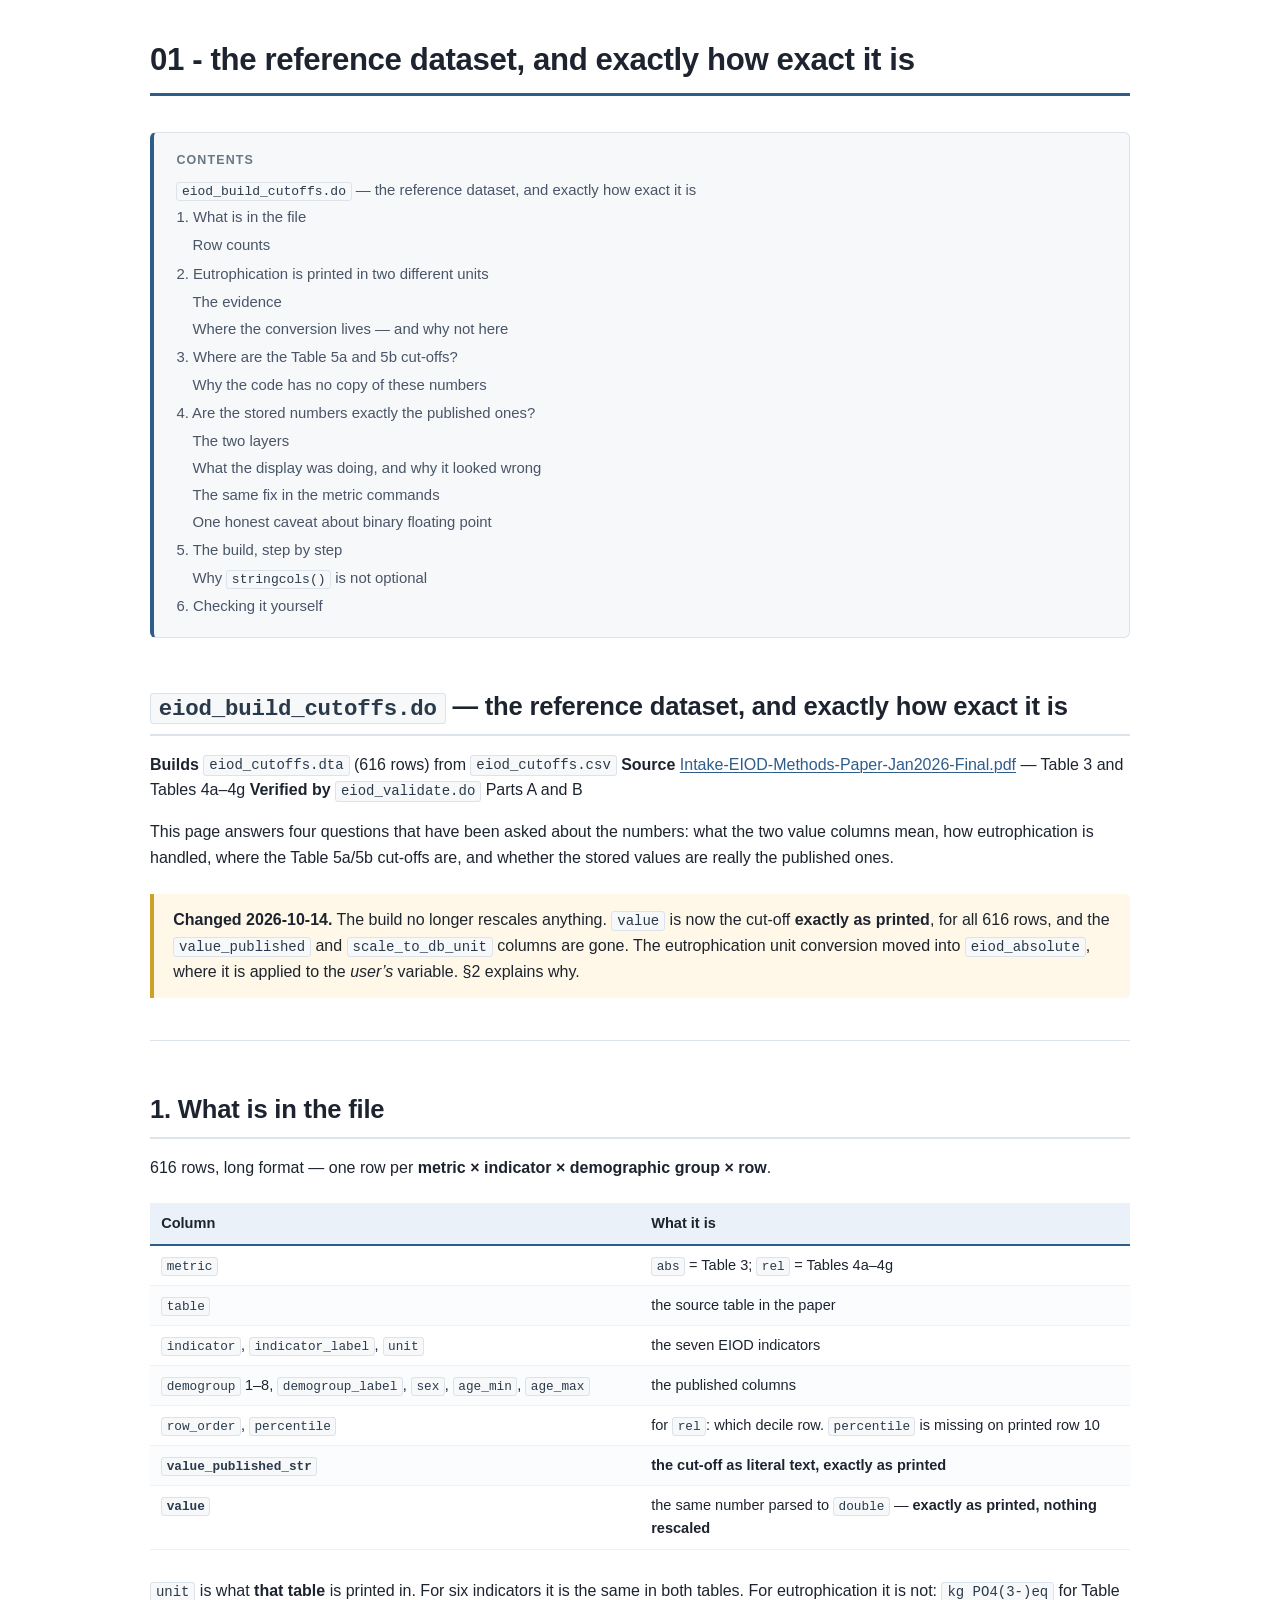
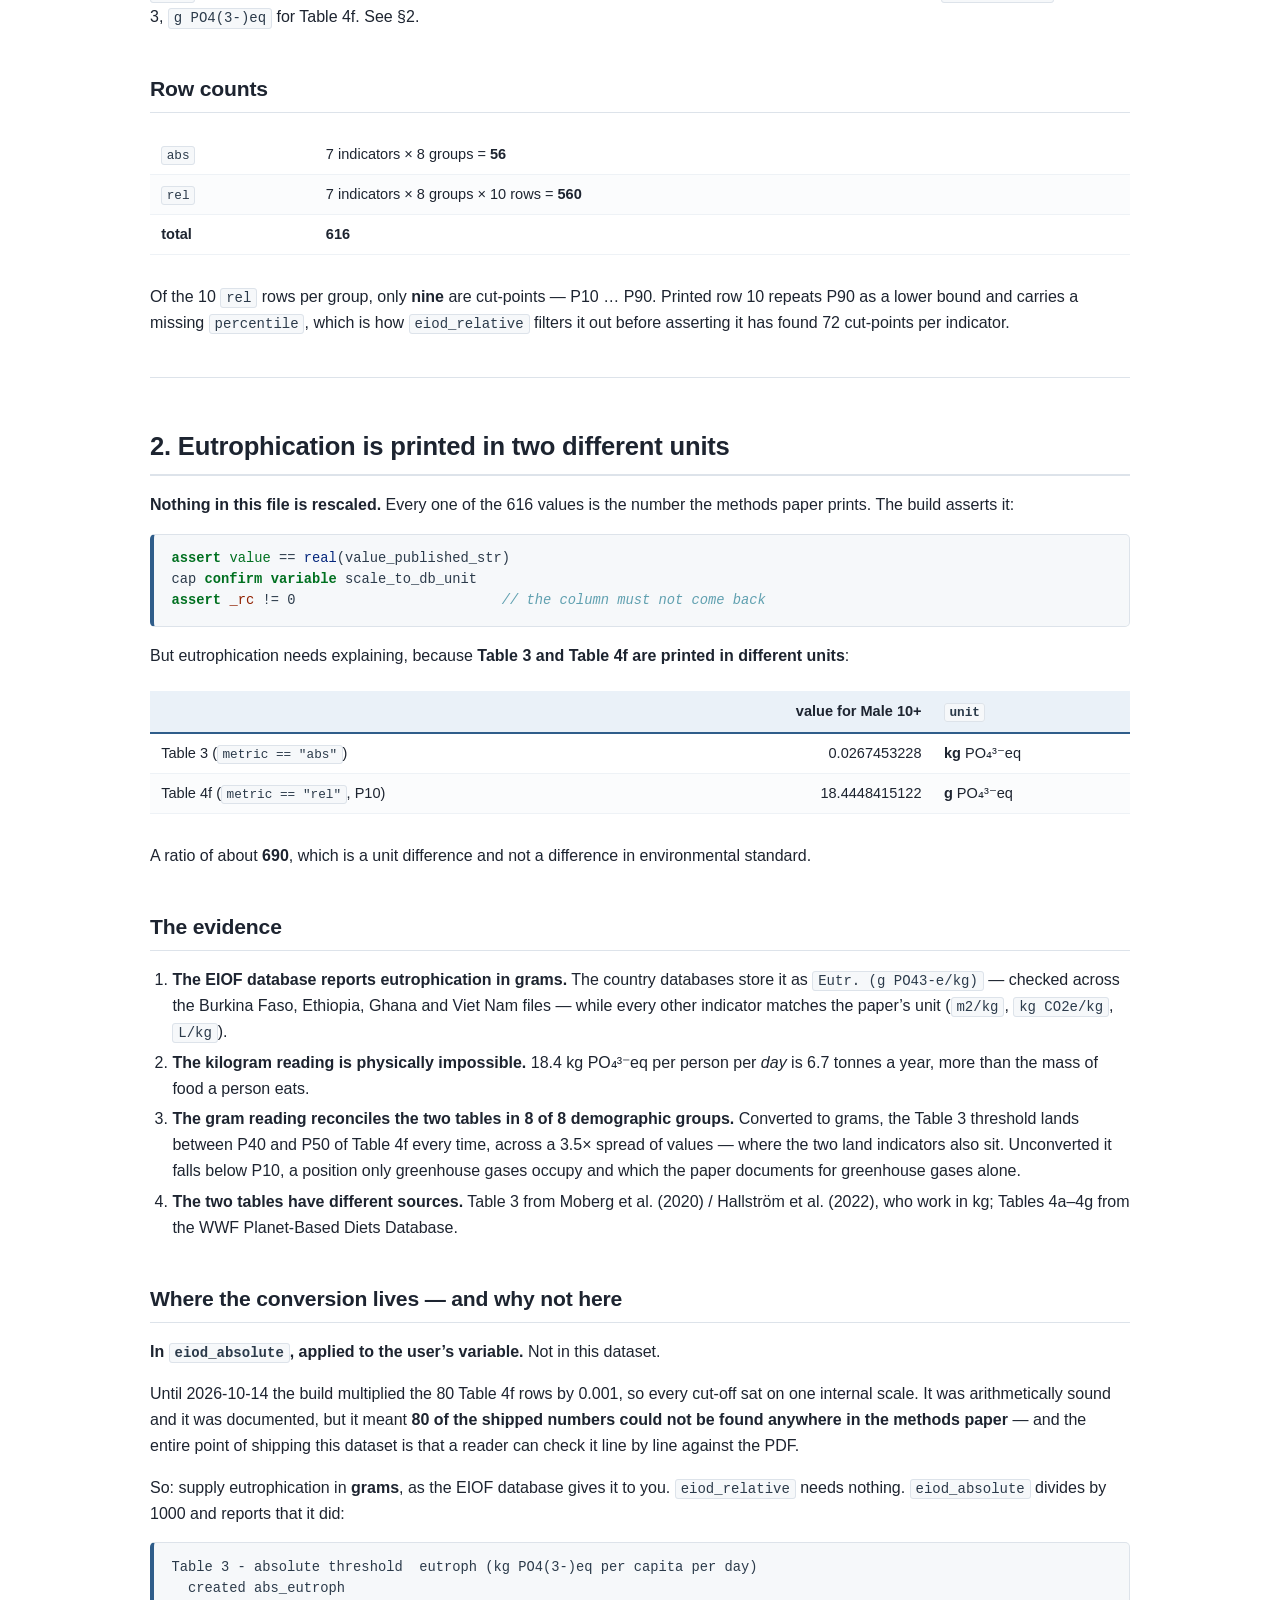
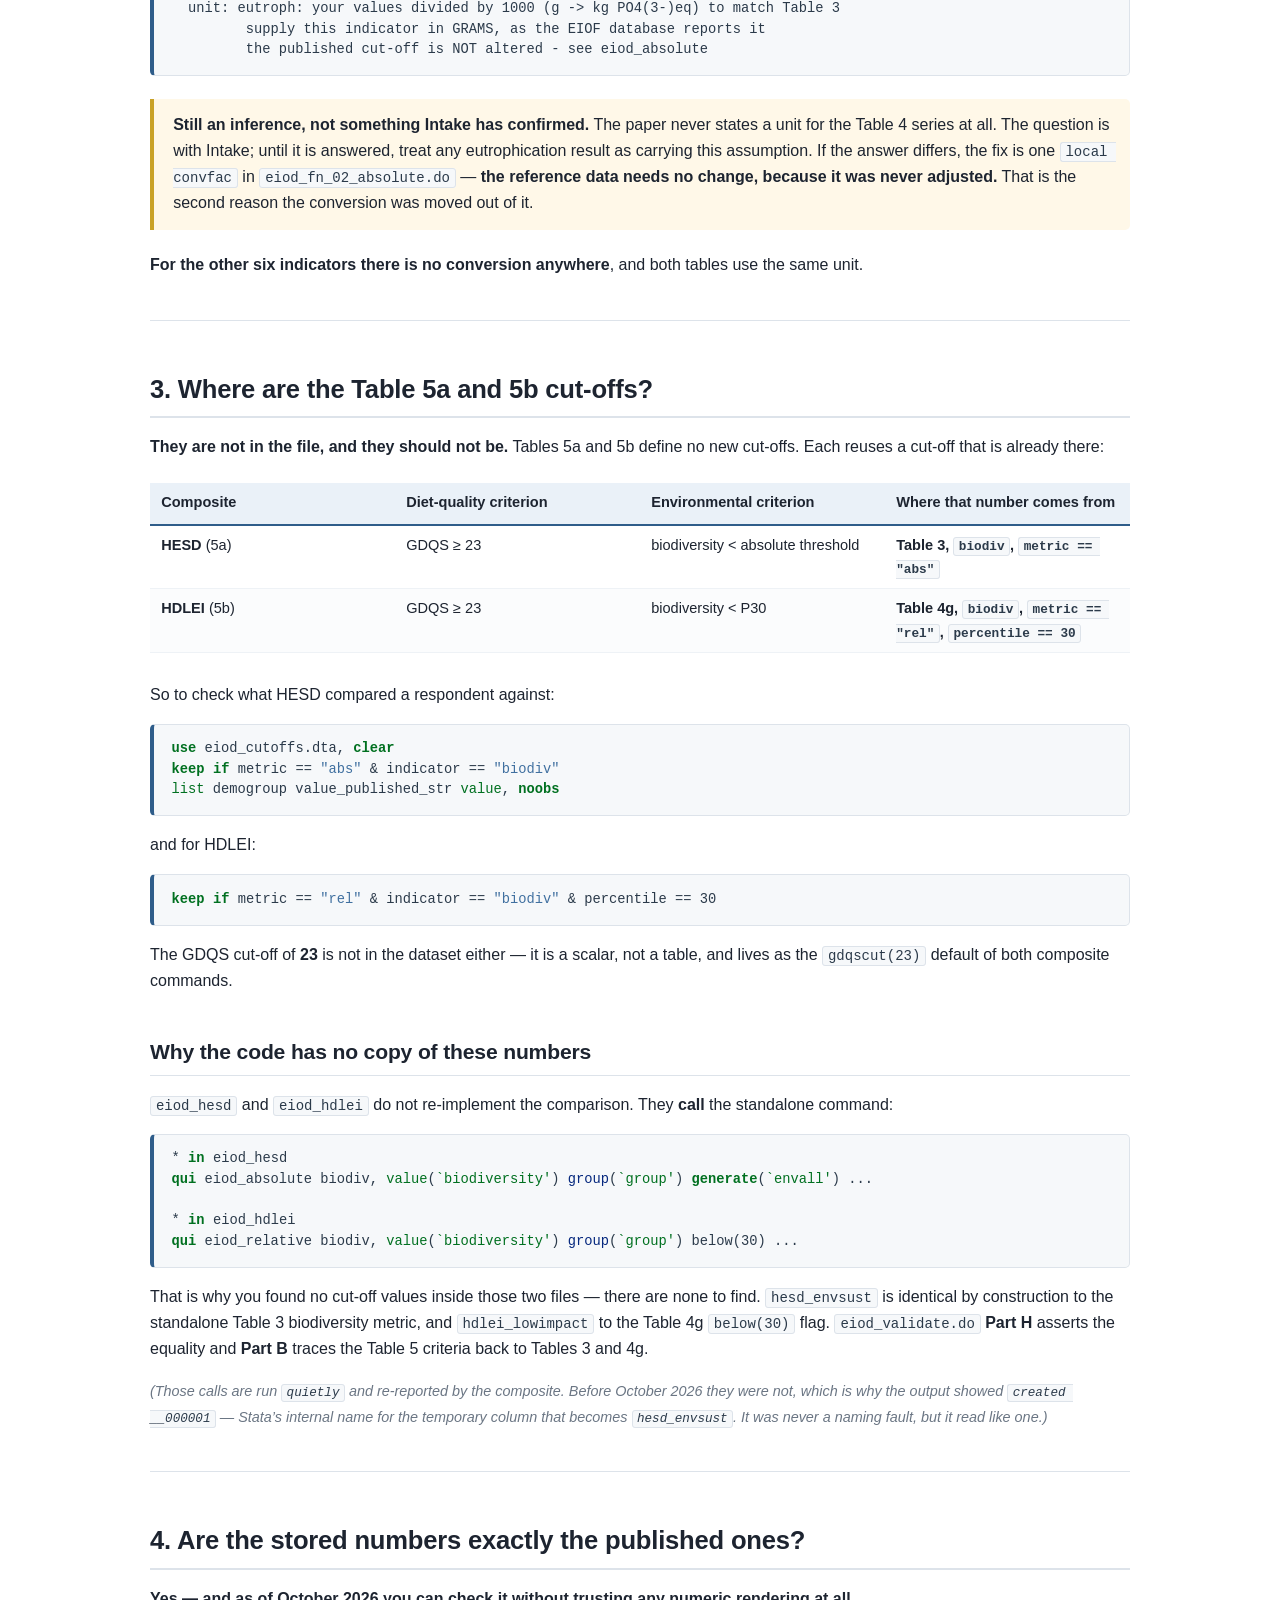
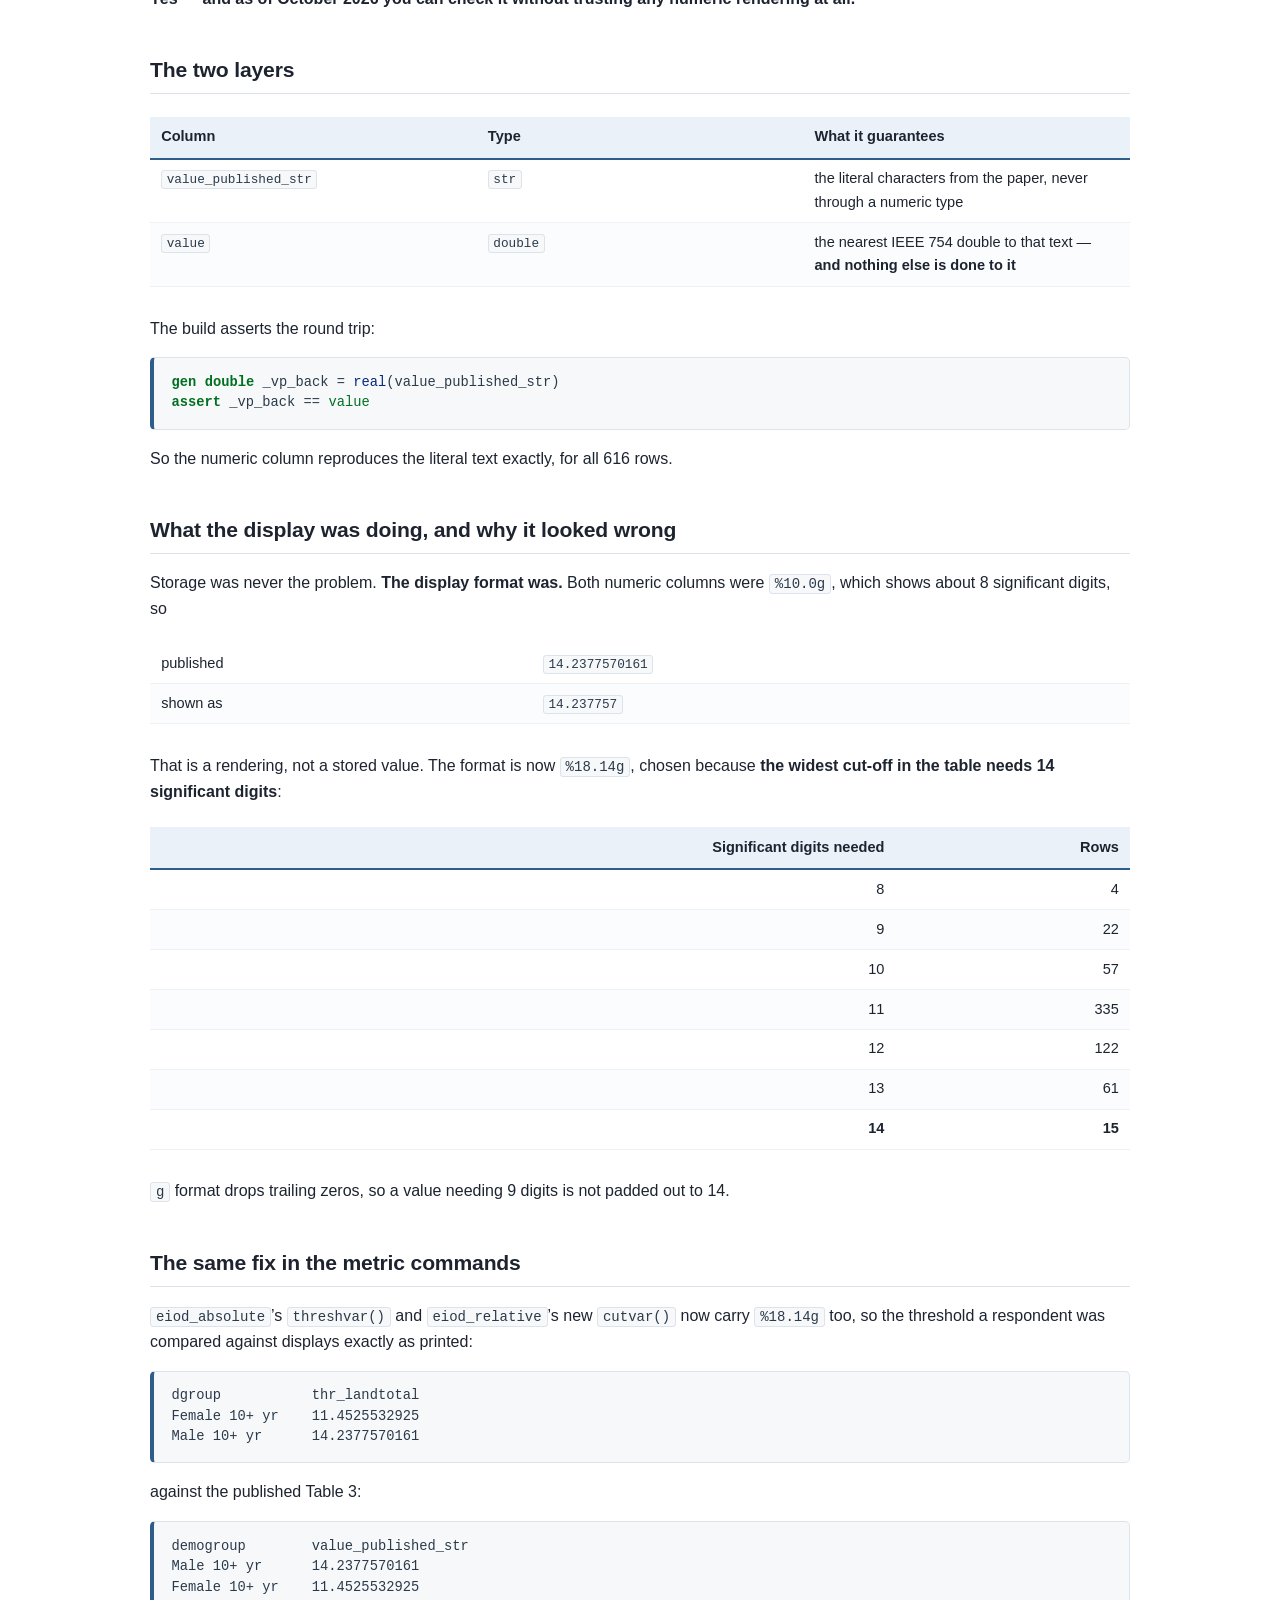
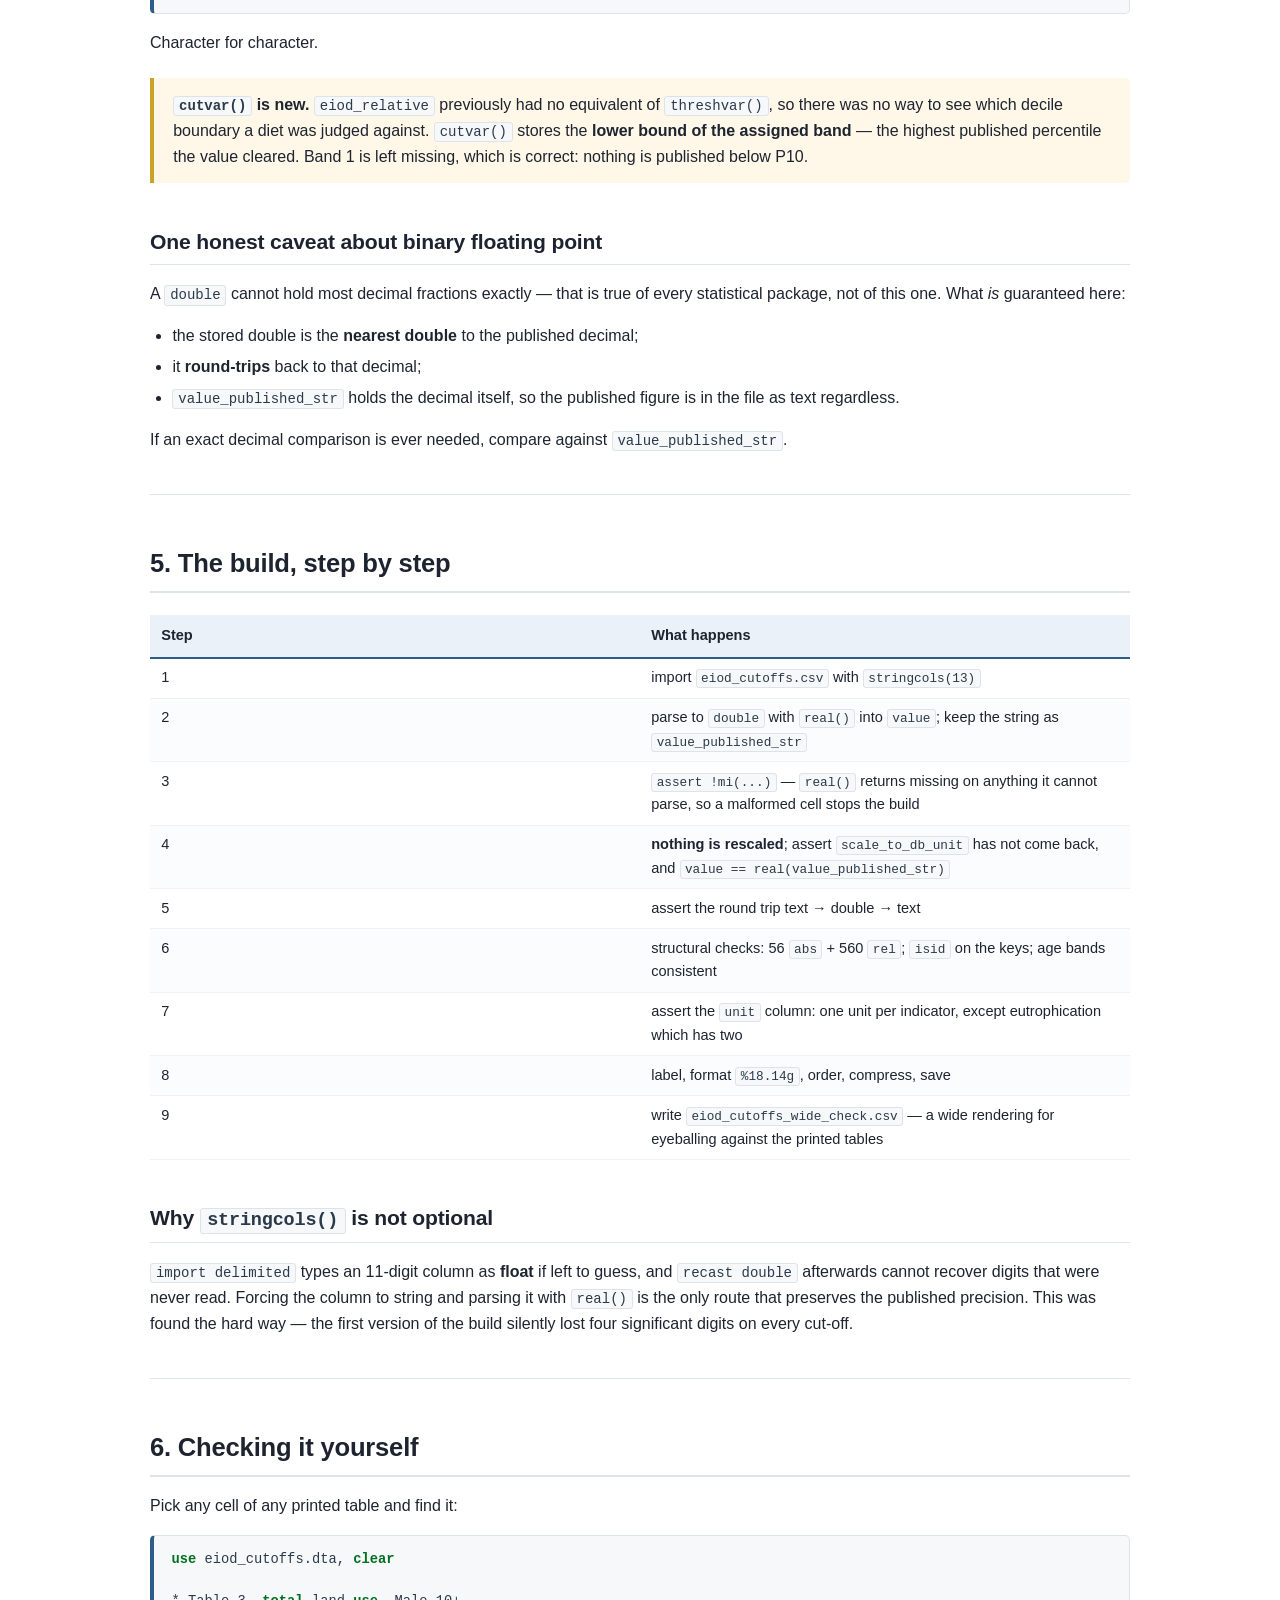
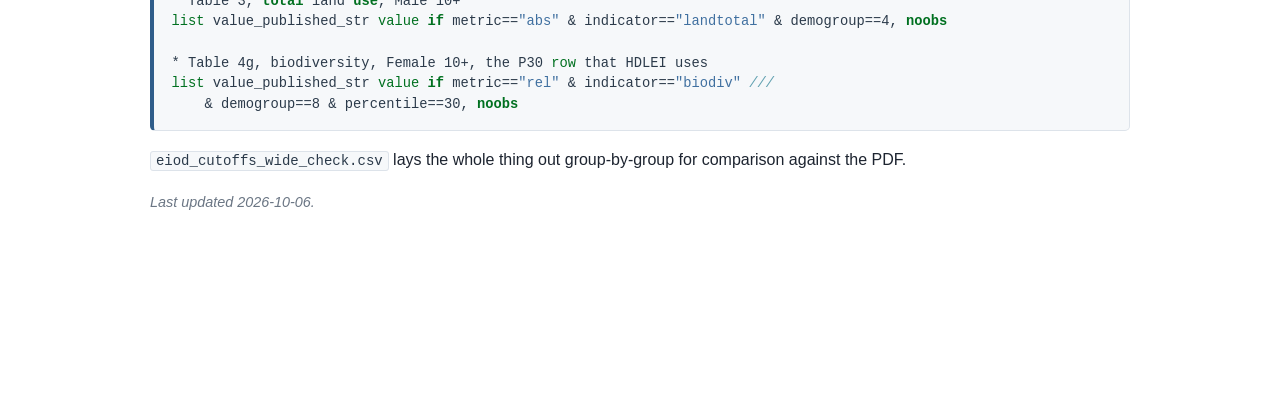
==== commit e4fca66e: "Link the Intake methods paper everywhere it is cited The paper is referenced in sixteen places acros" ====
--- a/docs/01_eiod_build_cutoffs.html
+++ b/docs/01_eiod_build_cutoffs.html
@@ -324,10 +324,9 @@
 <h1 id="eiod_build_cutoffs.do-the-reference-dataset-and-exactly-how-exact-it-is"><code>eiod_build_cutoffs.do</code>
 — the reference dataset, and exactly how exact it is</h1>
 <p><strong>Builds</strong> <code>eiod_cutoffs.dta</code> (616 rows) from
-<code>eiod_cutoffs.csv</code> <strong>Source</strong>
-Intake-EIOD-Methods-Paper-Jan2026-Final.pdf — Table 3 and Tables 4a–4g
-<strong>Verified by</strong> <code>eiod_validate.do</code> Parts A and
-B</p>
+<code>eiod_cutoffs.csv</code> <strong>Source</strong> <a href="https://www.intake.org/sites/default/files/2026-01/Intake-EIOD-Methods-Paper-Jan2026-Final.pdf">Intake-EIOD-Methods-Paper-Jan2026-Final.pdf</a>
+— Table 3 and Tables 4a–4g <strong>Verified by</strong>
+<code>eiod_validate.do</code> Parts A and B</p>
 <p>This page answers four questions that have been asked about the
 numbers: what the two value columns mean, how eutrophication is handled,
 where the Table 5a/5b cut-offs are, and whether the stored values are
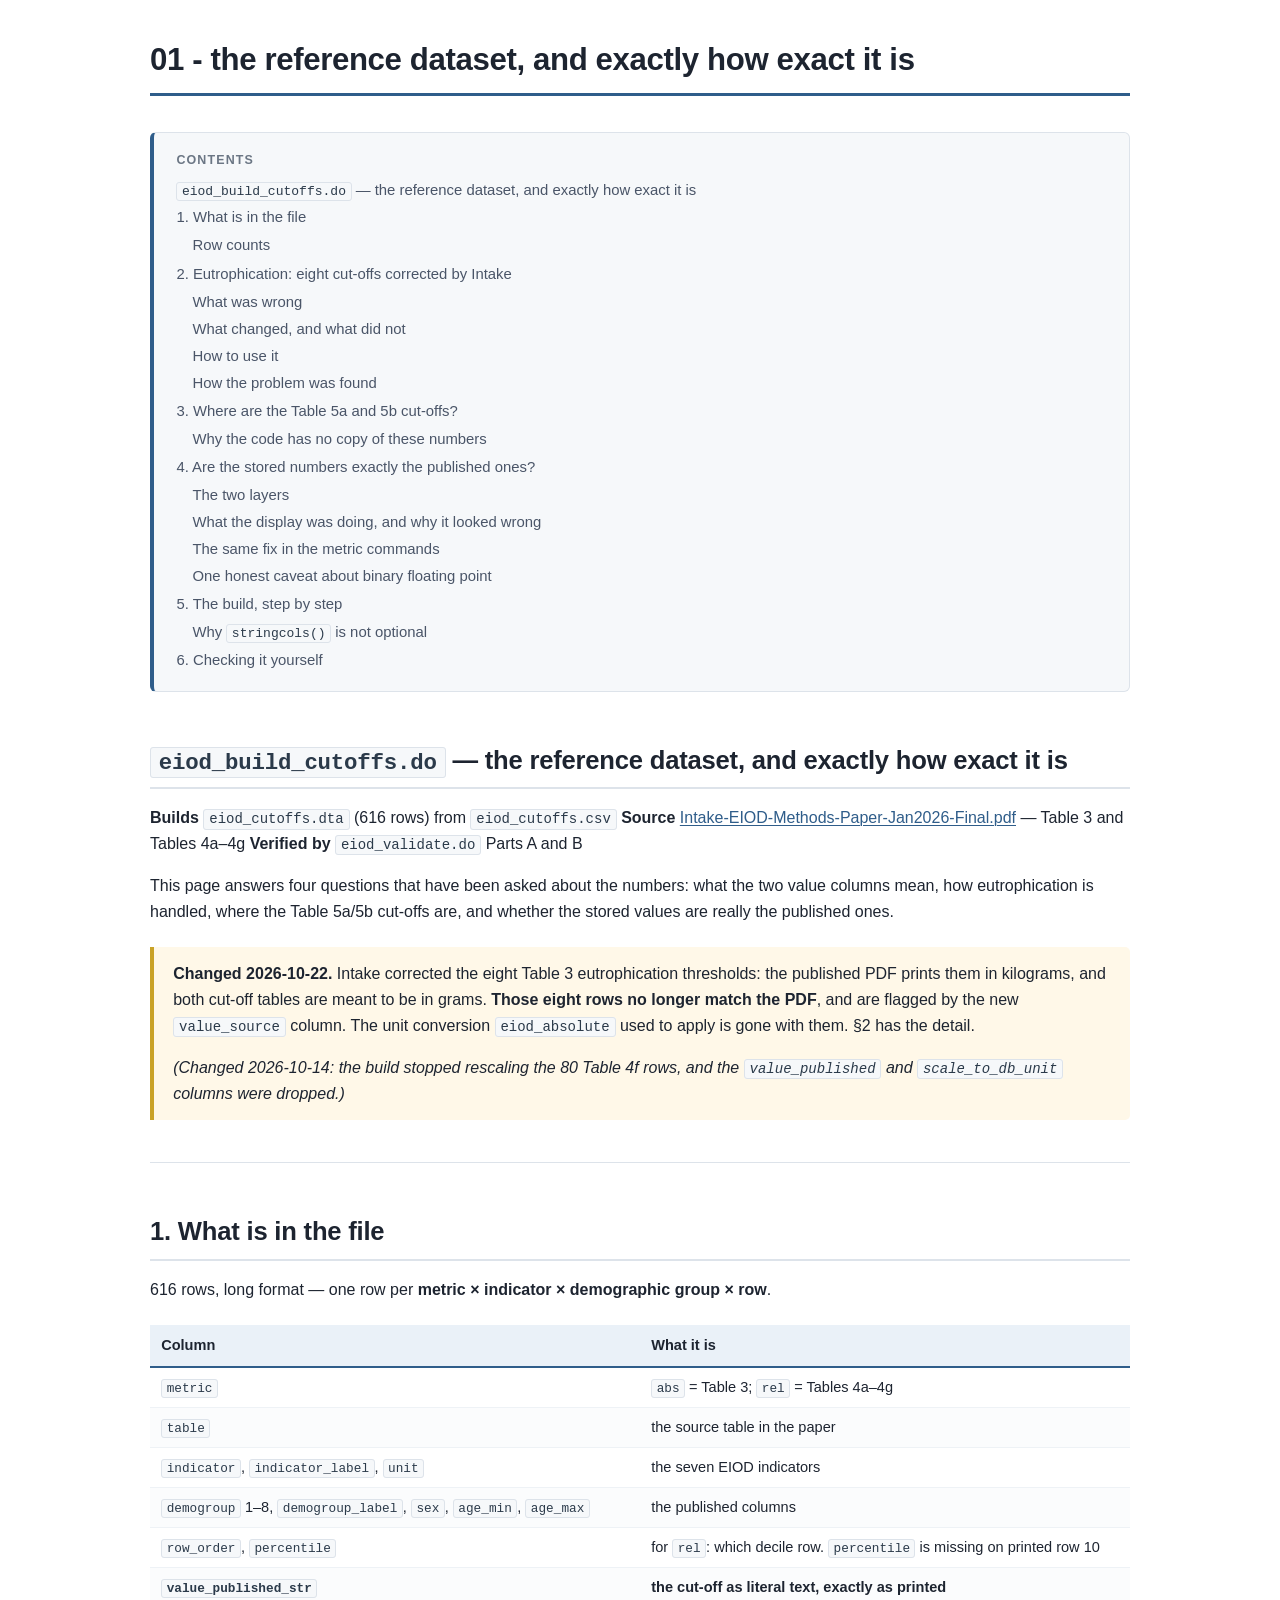
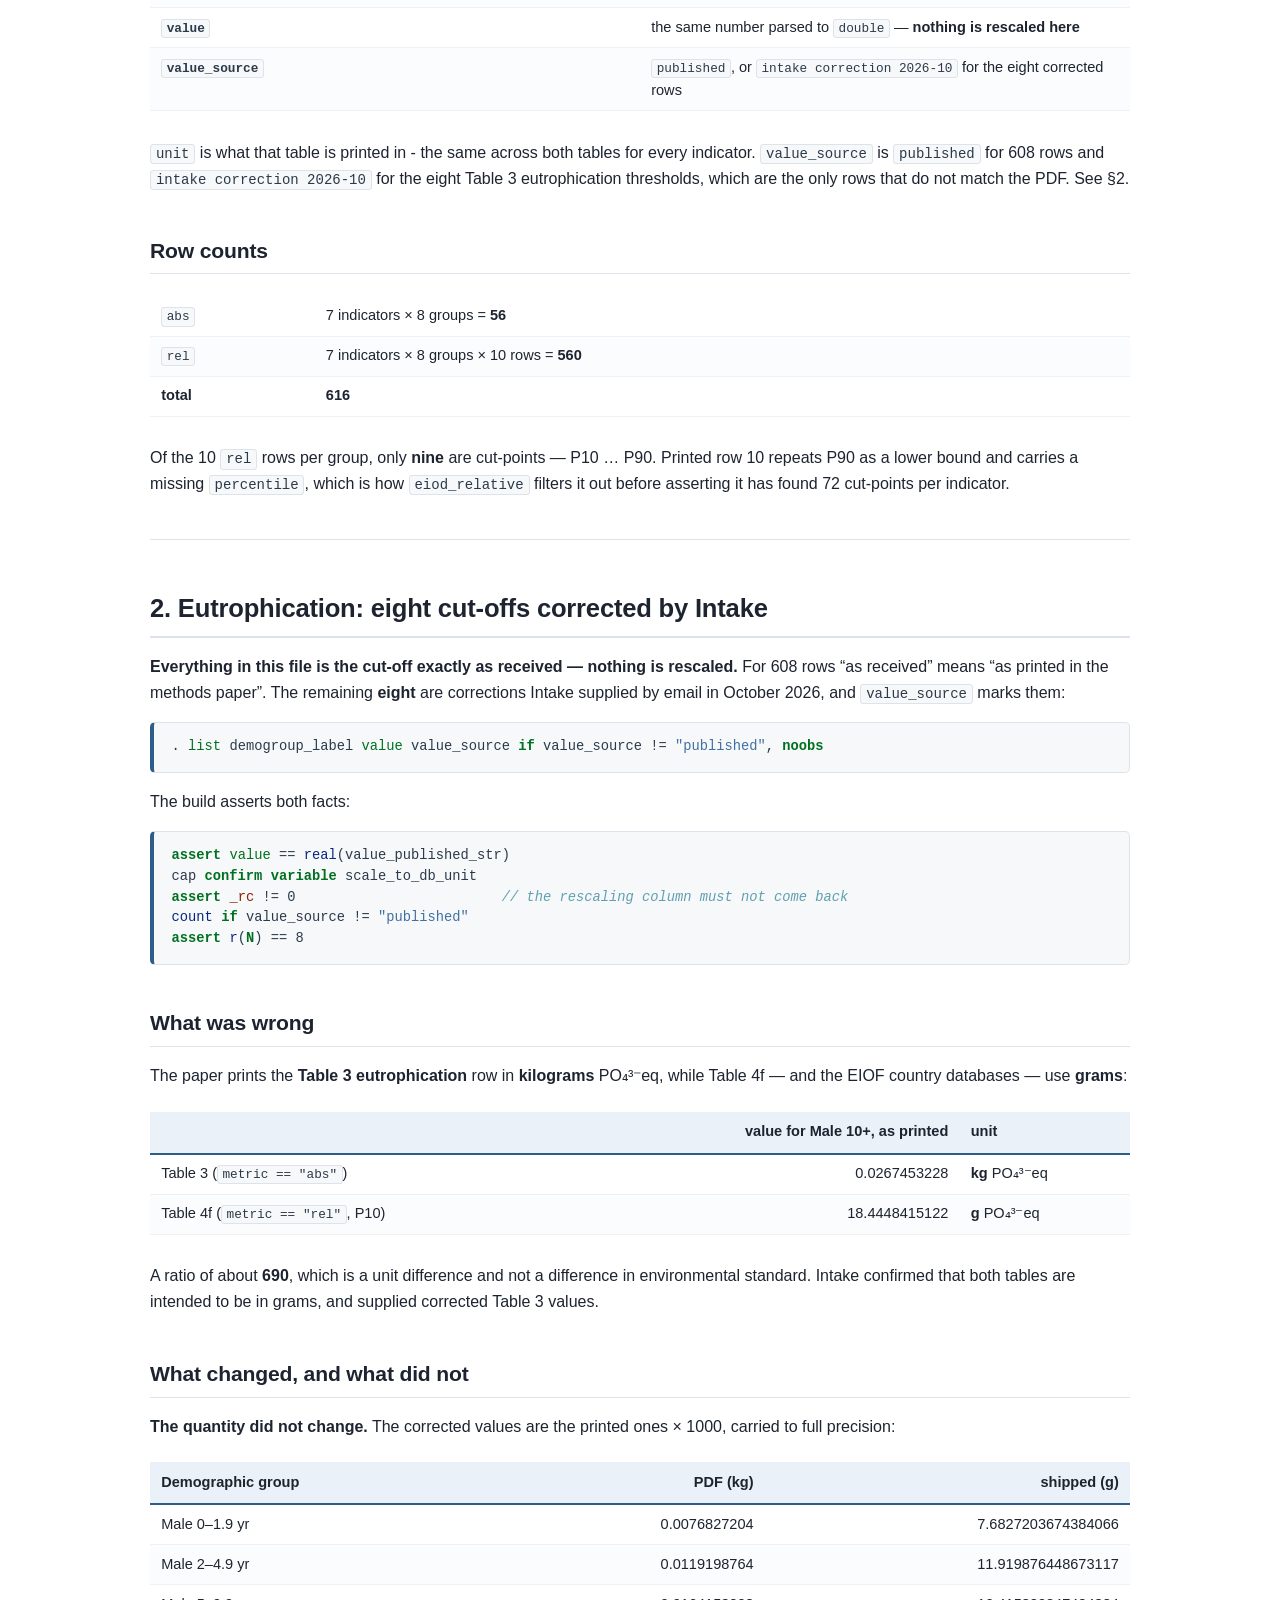
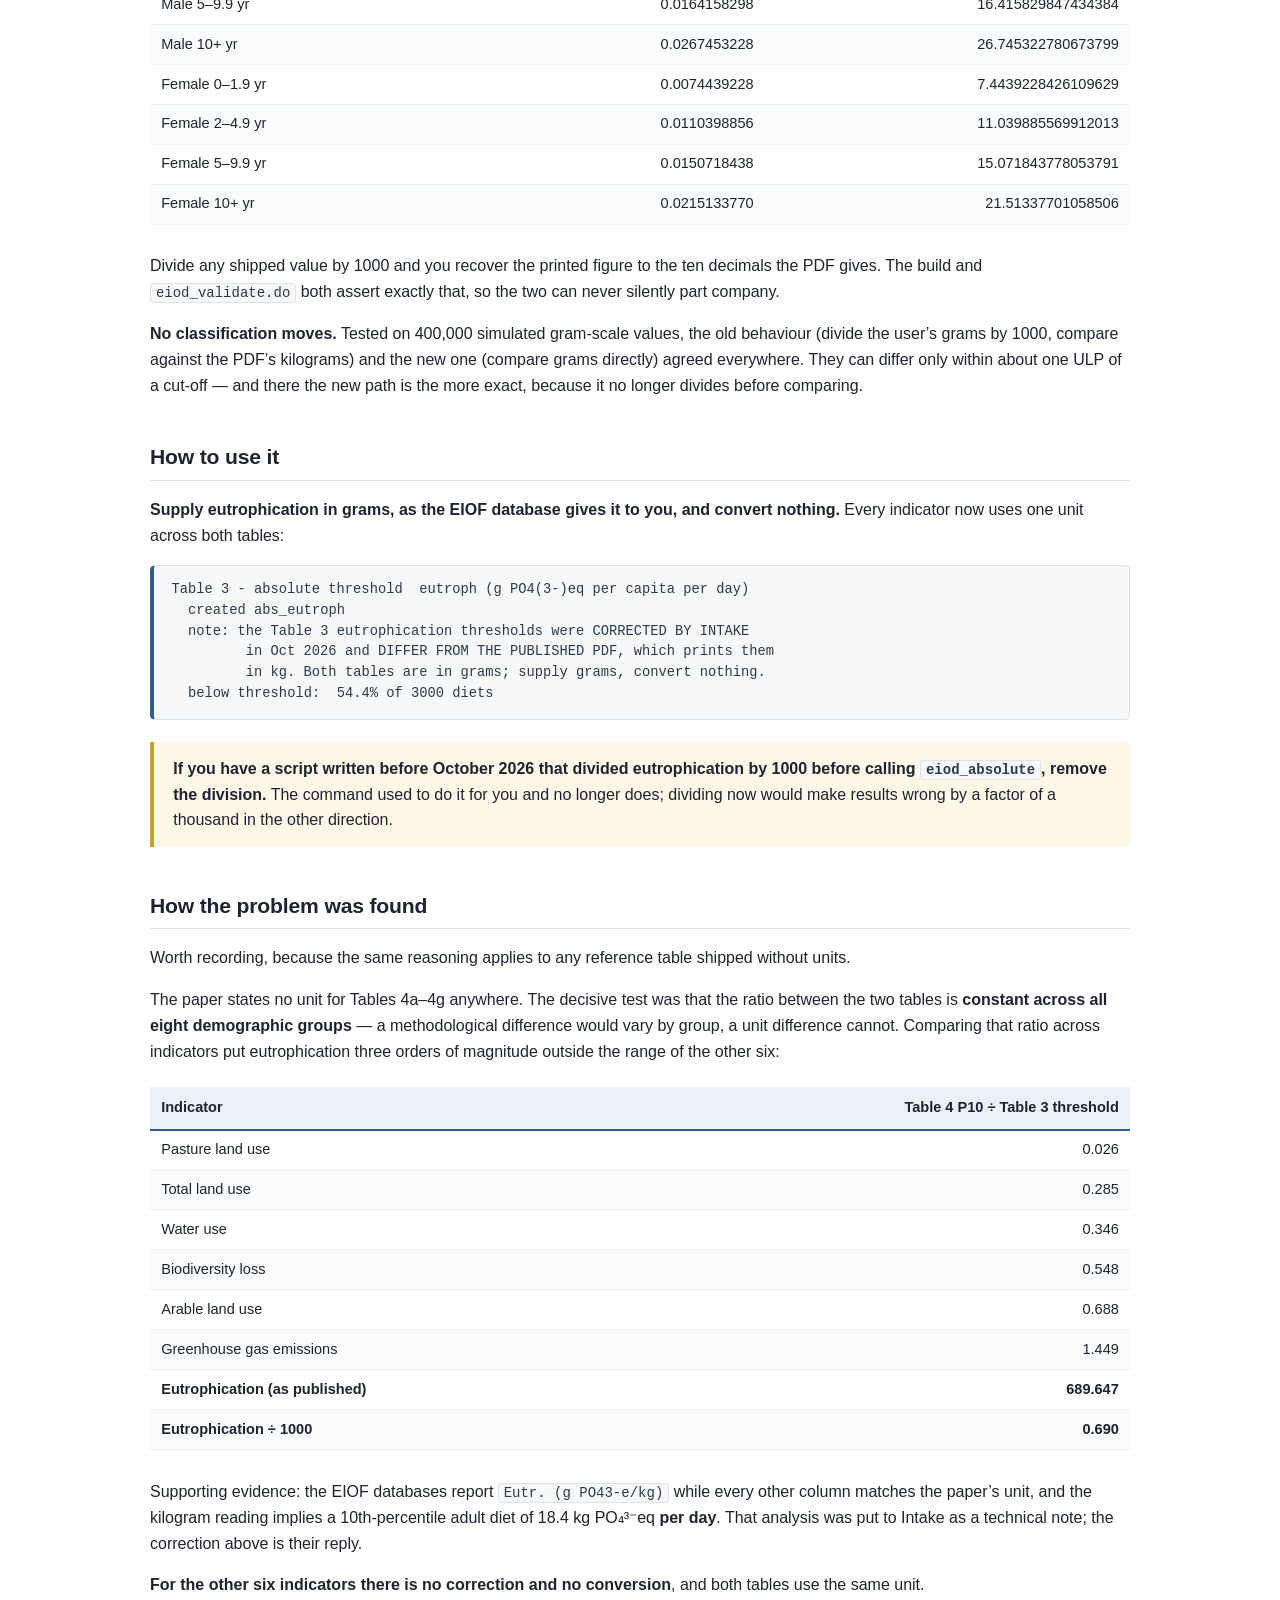
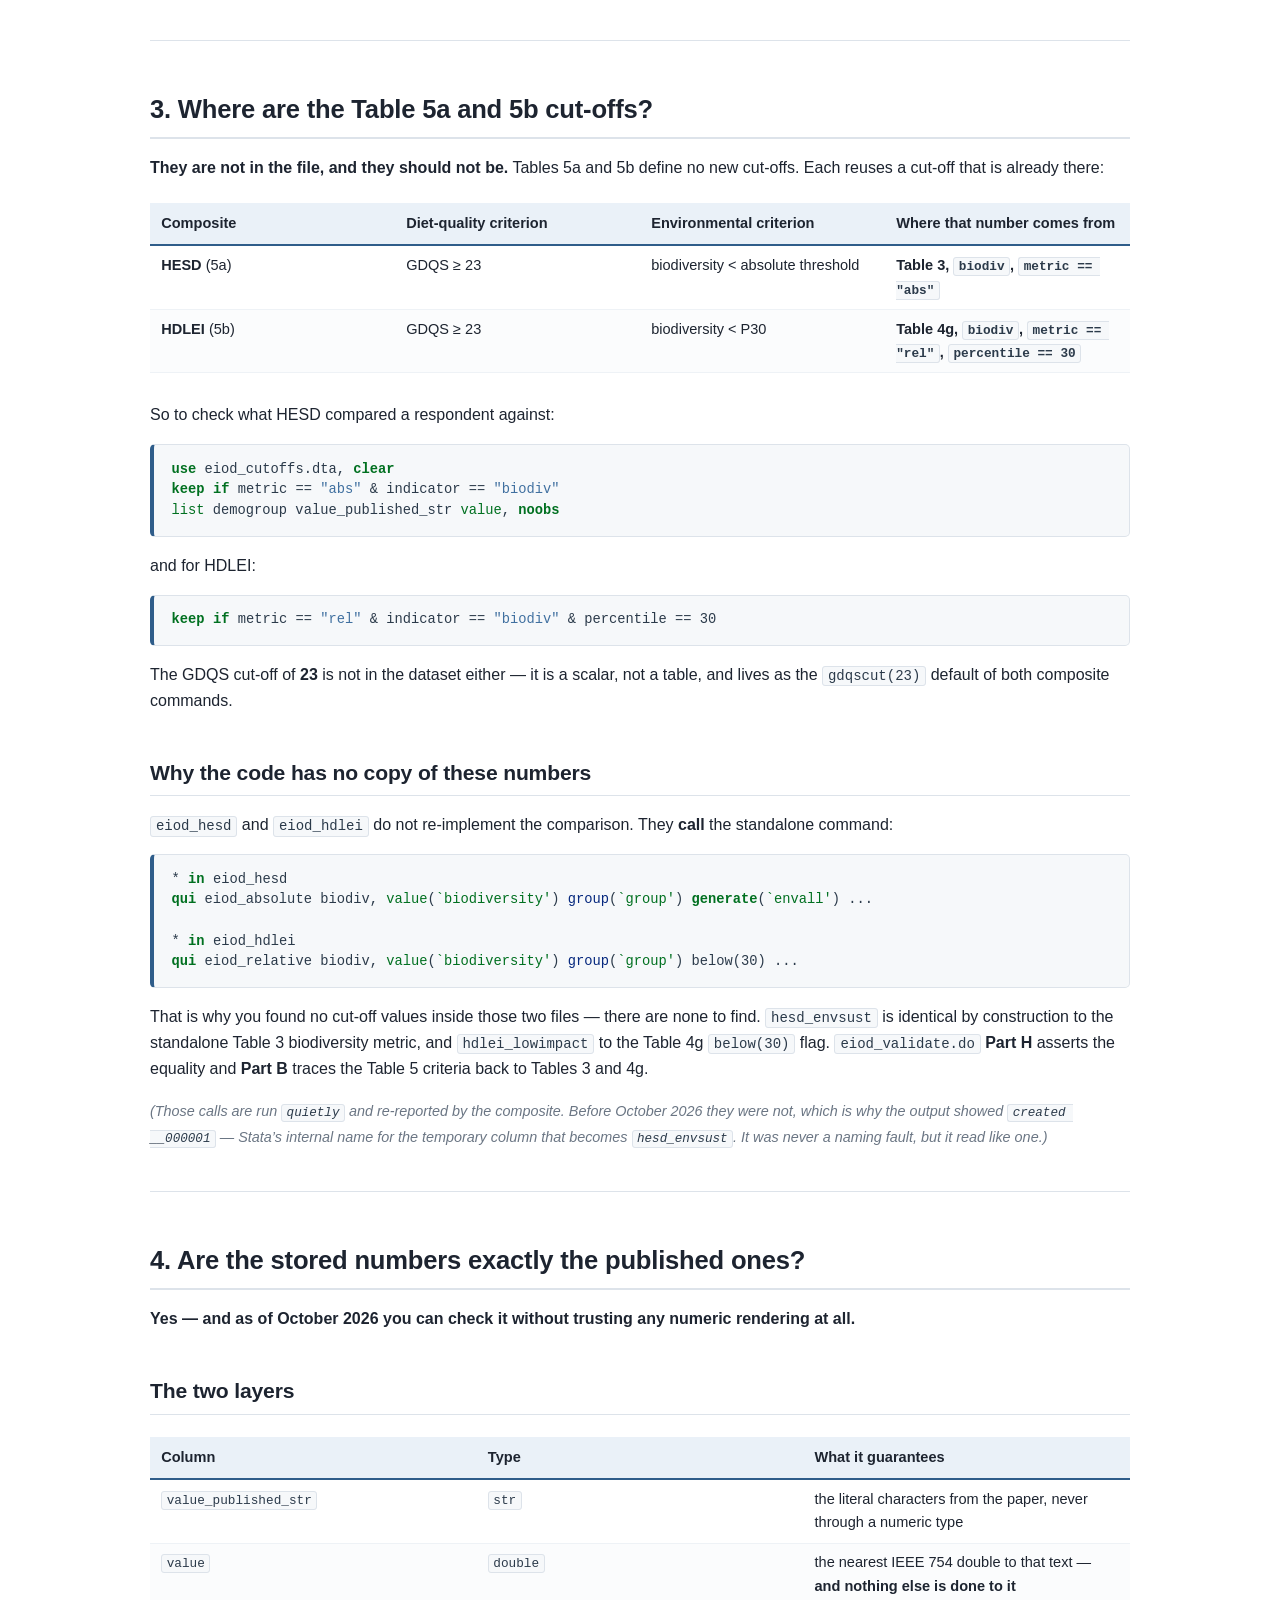
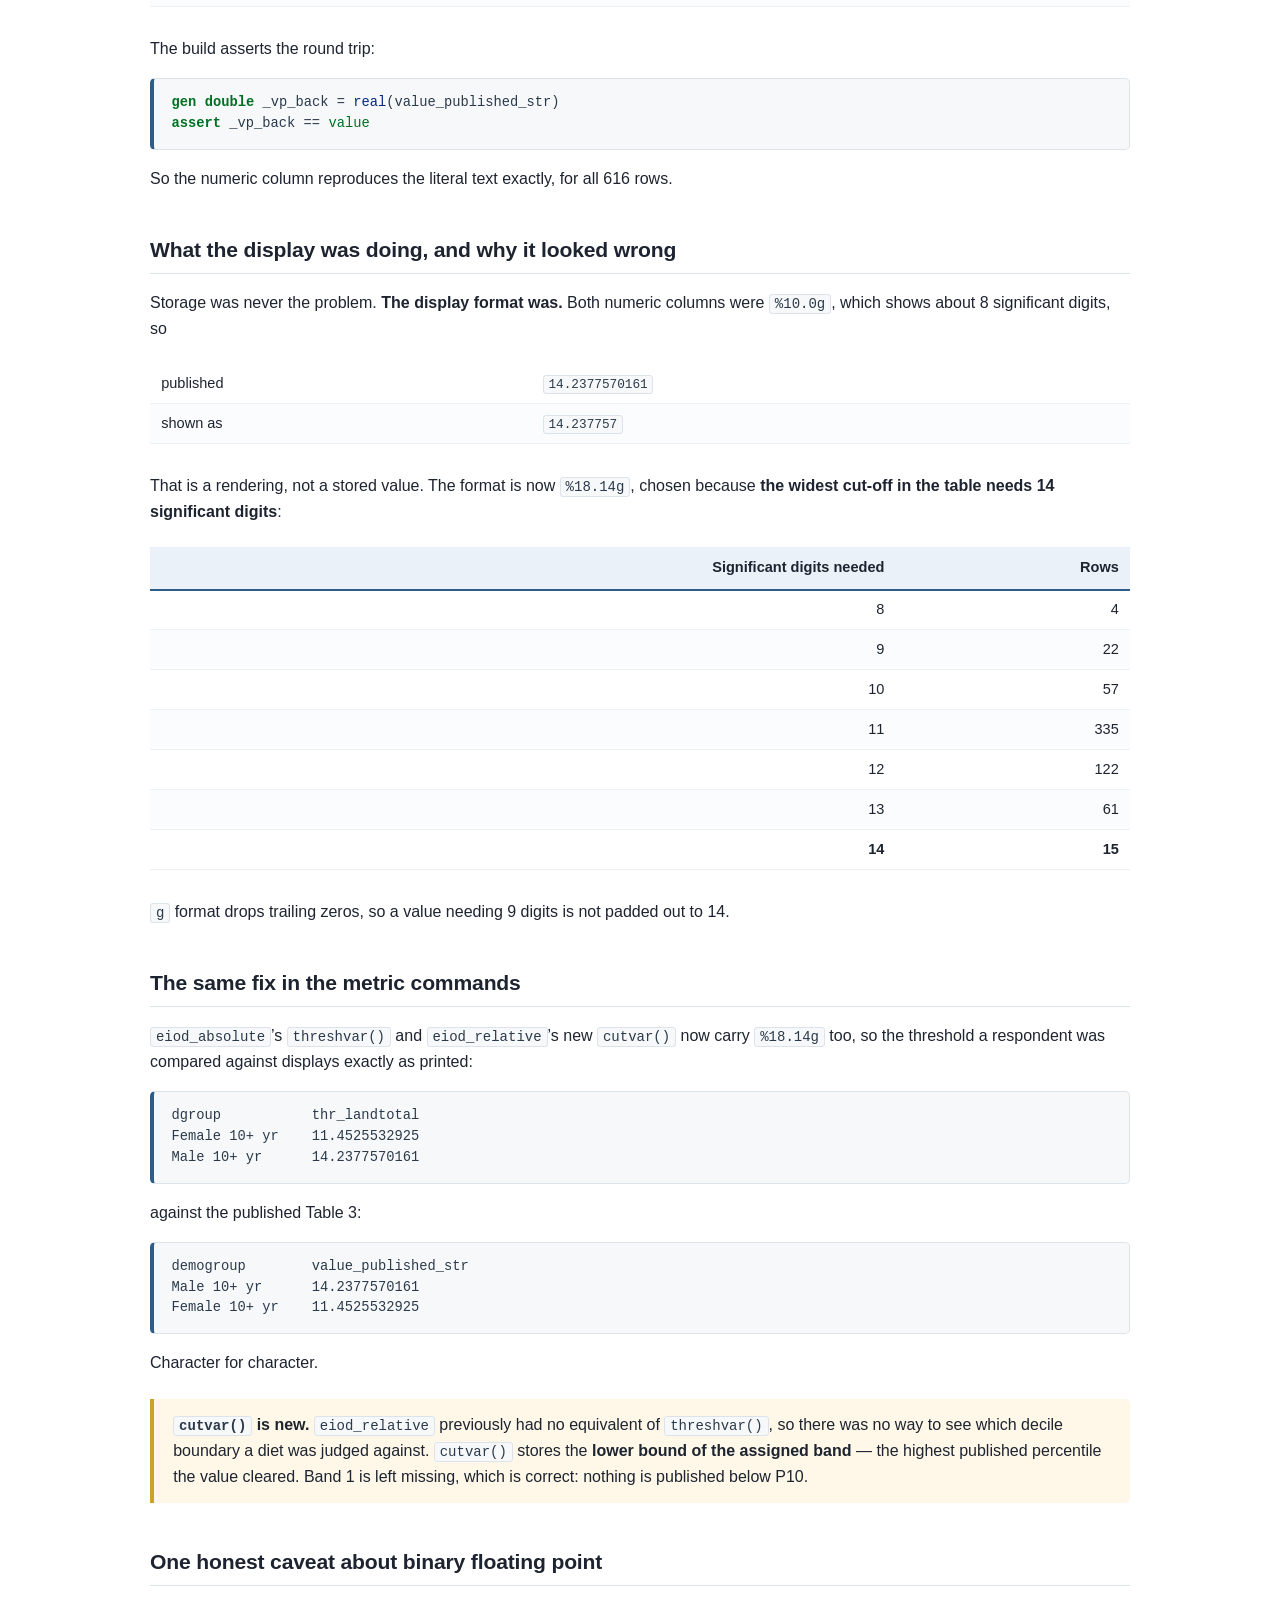
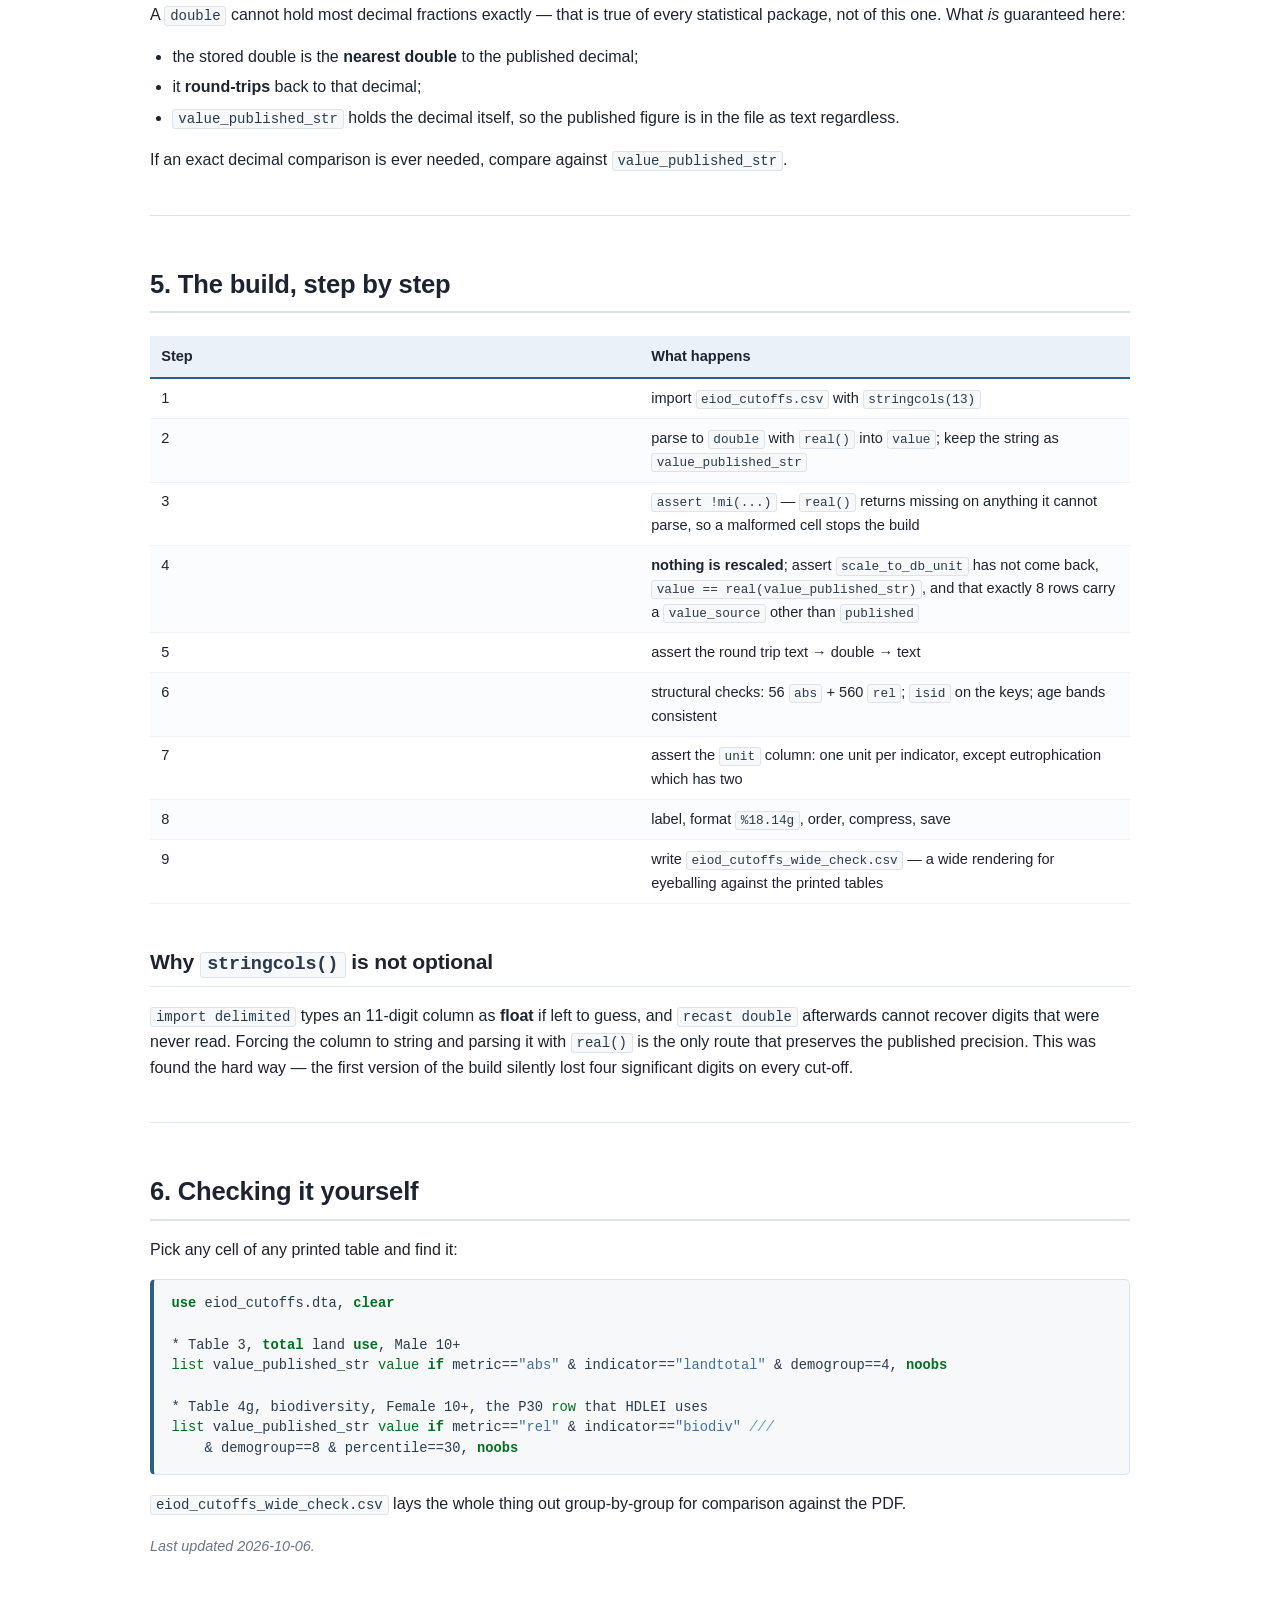
==== commit 1b136017: "Intake corrected the Table 3 eutrophication thresholds: they are in grams Intake confirmed by email " ====
--- a/docs/01_eiod_build_cutoffs.html
+++ b/docs/01_eiod_build_cutoffs.html
@@ -286,12 +286,16 @@
 <ul>
 <li><a href="#row-counts" id="toc-row-counts">Row counts</a></li>
 </ul></li>
-<li><a href="#eutrophication-is-printed-in-two-different-units" id="toc-eutrophication-is-printed-in-two-different-units">2.
-Eutrophication is printed in two different units</a>
+<li><a href="#eutrophication-eight-cut-offs-corrected-by-intake" id="toc-eutrophication-eight-cut-offs-corrected-by-intake">2.
+Eutrophication: eight cut-offs corrected by Intake</a>
 <ul>
-<li><a href="#the-evidence" id="toc-the-evidence">The evidence</a></li>
-<li><a href="#where-the-conversion-lives-and-why-not-here" id="toc-where-the-conversion-lives-and-why-not-here">Where the
-conversion lives — and why not here</a></li>
+<li><a href="#what-was-wrong" id="toc-what-was-wrong">What was
+wrong</a></li>
+<li><a href="#what-changed-and-what-did-not" id="toc-what-changed-and-what-did-not">What changed, and what did
+not</a></li>
+<li><a href="#how-to-use-it" id="toc-how-to-use-it">How to use
+it</a></li>
+<li><a href="#how-the-problem-was-found" id="toc-how-the-problem-was-found">How the problem was found</a></li>
 </ul></li>
 <li><a href="#where-are-the-table-5a-and-5b-cut-offs" id="toc-where-are-the-table-5a-and-5b-cut-offs">3. Where are the Table
 5a and 5b cut-offs?</a>
@@ -332,12 +336,16 @@
 where the Table 5a/5b cut-offs are, and whether the stored values are
 really the published ones.</p>
 <blockquote>
-<p><strong>Changed 2026-10-14.</strong> The build no longer rescales
-anything. <code>value</code> is now the cut-off <strong>exactly as
-printed</strong>, for all 616 rows, and the <code>value_published</code>
-and <code>scale_to_db_unit</code> columns are gone. The eutrophication
-unit conversion moved into <code>eiod_absolute</code>, where it is
-applied to the <em>user’s</em> variable. §2 explains why.</p>
+<p><strong>Changed 2026-10-22.</strong> Intake corrected the eight Table
+3 eutrophication thresholds: the published PDF prints them in kilograms,
+and both cut-off tables are meant to be in grams. <strong>Those eight
+rows no longer match the PDF</strong>, and are flagged by the new
+<code>value_source</code> column. The unit conversion
+<code>eiod_absolute</code> used to apply is gone with them. §2 has the
+detail.</p>
+<p><em>(Changed 2026-10-14: the build stopped rescaling the 80 Table 4f
+rows, and the <code>value_published</code> and
+<code>scale_to_db_unit</code> columns were dropped.)</em></p>
 </blockquote>
 <hr />
 <h1 id="what-is-in-the-file">1. What is in the file</h1>
@@ -385,15 +393,22 @@
 </tr>
 <tr class="odd">
 <td><strong><code>value</code></strong></td>
-<td>the same number parsed to <code>double</code> — <strong>exactly as
-printed, nothing rescaled</strong></td>
+<td>the same number parsed to <code>double</code> — <strong>nothing is
+rescaled here</strong></td>
+</tr>
+<tr class="even">
+<td><strong><code>value_source</code></strong></td>
+<td><code>published</code>, or <code>intake correction 2026-10</code>
+for the eight corrected rows</td>
 </tr>
 </tbody>
 </table>
-<p><code>unit</code> is what <strong>that table</strong> is printed in.
-For six indicators it is the same in both tables. For eutrophication it
-is not: <code>kg PO4(3-)eq</code> for Table 3, <code>g PO4(3-)eq</code>
-for Table 4f. See §2.</p>
+<p><code>unit</code> is what that table is printed in - the same across
+both tables for every indicator. <code>value_source</code> is
+<code>published</code> for 608 rows and
+<code>intake correction 2026-10</code> for the eight Table 3
+eutrophication thresholds, which are the only rows that do not match the
+PDF. See §2.</p>
 <h2 id="row-counts">Row counts</h2>
 <table>
 <tbody>
@@ -417,22 +432,30 @@
 <code>eiod_relative</code> filters it out before asserting it has found
 72 cut-points per indicator.</p>
 <hr />
-<h1 id="eutrophication-is-printed-in-two-different-units">2.
-Eutrophication is printed in two different units</h1>
-<p><strong>Nothing in this file is rescaled.</strong> Every one of the
-616 values is the number the methods paper prints. The build asserts
-it:</p>
-<div class="sourceCode" id="cb1"><pre class="sourceCode stata"><code class="sourceCode stata"><span id="cb1-1"><a href="#cb1-1" aria-hidden="true" tabindex="-1"></a><span class="kw">assert</span> <span class="ot">value</span> == <span class="fu">real</span>(value_published_str)</span>
-<span id="cb1-2"><a href="#cb1-2" aria-hidden="true" tabindex="-1"></a>cap <span class="kw">confirm</span> <span class="kw">variable</span> scale_to_db_unit</span>
-<span id="cb1-3"><a href="#cb1-3" aria-hidden="true" tabindex="-1"></a><span class="kw">assert</span> <span class="dt">_rc</span> != 0                         <span class="co">// the column must not come back</span></span></code></pre></div>
-<p>But eutrophication needs explaining, because <strong>Table 3 and
-Table 4f are printed in different units</strong>:</p>
+<h1 id="eutrophication-eight-cut-offs-corrected-by-intake">2.
+Eutrophication: eight cut-offs corrected by Intake</h1>
+<p><strong>Everything in this file is the cut-off exactly as received —
+nothing is rescaled.</strong> For 608 rows “as received” means “as
+printed in the methods paper”. The remaining <strong>eight</strong> are
+corrections Intake supplied by email in October 2026, and
+<code>value_source</code> marks them:</p>
+<div class="sourceCode" id="cb1"><pre class="sourceCode stata"><code class="sourceCode stata"><span id="cb1-1"><a href="#cb1-1" aria-hidden="true" tabindex="-1"></a>. <span class="ot">list</span> demogroup_label <span class="ot">value</span> value_source <span class="kw">if</span> value_source != <span class="st">&quot;published&quot;</span>, <span class="kw">noobs</span></span></code></pre></div>
+<p>The build asserts both facts:</p>
+<div class="sourceCode" id="cb2"><pre class="sourceCode stata"><code class="sourceCode stata"><span id="cb2-1"><a href="#cb2-1" aria-hidden="true" tabindex="-1"></a><span class="kw">assert</span> <span class="ot">value</span> == <span class="fu">real</span>(value_published_str)</span>
+<span id="cb2-2"><a href="#cb2-2" aria-hidden="true" tabindex="-1"></a>cap <span class="kw">confirm</span> <span class="kw">variable</span> scale_to_db_unit</span>
+<span id="cb2-3"><a href="#cb2-3" aria-hidden="true" tabindex="-1"></a><span class="kw">assert</span> <span class="dt">_rc</span> != 0                         <span class="co">// the rescaling column must not come back</span></span>
+<span id="cb2-4"><a href="#cb2-4" aria-hidden="true" tabindex="-1"></a><span class="fu">count</span> <span class="kw">if</span> value_source != <span class="st">&quot;published&quot;</span></span>
+<span id="cb2-5"><a href="#cb2-5" aria-hidden="true" tabindex="-1"></a><span class="kw">assert</span> <span class="fu">r</span>(<span class="kw">N</span>) == 8</span></code></pre></div>
+<h2 id="what-was-wrong">What was wrong</h2>
+<p>The paper prints the <strong>Table 3 eutrophication</strong> row in
+<strong>kilograms</strong> PO₄³⁻eq, while Table 4f — and the EIOF
+country databases — use <strong>grams</strong>:</p>
 <table>
 <thead>
 <tr class="header">
 <th></th>
-<th style="text-align: right;">value for Male 10+</th>
-<th><code>unit</code></th>
+<th style="text-align: right;">value for Male 10+, as printed</th>
+<th>unit</th>
 </tr>
 </thead>
 <tbody>
@@ -449,57 +472,149 @@
 </tbody>
 </table>
 <p>A ratio of about <strong>690</strong>, which is a unit difference and
-not a difference in environmental standard.</p>
-<h2 id="the-evidence">The evidence</h2>
-<ol type="1">
-<li><strong>The EIOF database reports eutrophication in grams.</strong>
-The country databases store it as <code>Eutr. (g PO43-e/kg)</code> —
-checked across the Burkina Faso, Ethiopia, Ghana and Viet Nam files —
-while every other indicator matches the paper’s unit
-(<code>m2/kg</code>, <code>kg CO2e/kg</code>, <code>L/kg</code>).</li>
-<li><strong>The kilogram reading is physically impossible.</strong> 18.4
-kg PO₄³⁻eq per person per <em>day</em> is 6.7 tonnes a year, more than
-the mass of food a person eats.</li>
-<li><strong>The gram reading reconciles the two tables in 8 of 8
-demographic groups.</strong> Converted to grams, the Table 3 threshold
-lands between P40 and P50 of Table 4f every time, across a 3.5× spread
-of values — where the two land indicators also sit. Unconverted it falls
-below P10, a position only greenhouse gases occupy and which the paper
-documents for greenhouse gases alone.</li>
-<li><strong>The two tables have different sources.</strong> Table 3 from
-Moberg et al. (2020) / Hallström et al. (2022), who work in kg; Tables
-4a–4g from the WWF Planet-Based Diets Database.</li>
-</ol>
-<h2 id="where-the-conversion-lives-and-why-not-here">Where the
-conversion lives — and why not here</h2>
-<p><strong>In <code>eiod_absolute</code>, applied to the user’s
-variable.</strong> Not in this dataset.</p>
-<p>Until 2026-10-14 the build multiplied the 80 Table 4f rows by 0.001,
-so every cut-off sat on one internal scale. It was arithmetically sound
-and it was documented, but it meant <strong>80 of the shipped numbers
-could not be found anywhere in the methods paper</strong> — and the
-entire point of shipping this dataset is that a reader can check it line
-by line against the PDF.</p>
-<p>So: supply eutrophication in <strong>grams</strong>, as the EIOF
-database gives it to you. <code>eiod_relative</code> needs nothing.
-<code>eiod_absolute</code> divides by 1000 and reports that it did:</p>
-<pre><code>Table 3 - absolute threshold  eutroph (kg PO4(3-)eq per capita per day)
+not a difference in environmental standard. Intake confirmed that both
+tables are intended to be in grams, and supplied corrected Table 3
+values.</p>
+<h2 id="what-changed-and-what-did-not">What changed, and what did
+not</h2>
+<p><strong>The quantity did not change.</strong> The corrected values
+are the printed ones × 1000, carried to full precision:</p>
+<table>
+<thead>
+<tr class="header">
+<th>Demographic group</th>
+<th style="text-align: right;">PDF (kg)</th>
+<th style="text-align: right;">shipped (g)</th>
+</tr>
+</thead>
+<tbody>
+<tr class="odd">
+<td>Male 0–1.9 yr</td>
+<td style="text-align: right;">0.0076827204</td>
+<td style="text-align: right;">7.6827203674384066</td>
+</tr>
+<tr class="even">
+<td>Male 2–4.9 yr</td>
+<td style="text-align: right;">0.0119198764</td>
+<td style="text-align: right;">11.919876448673117</td>
+</tr>
+<tr class="odd">
+<td>Male 5–9.9 yr</td>
+<td style="text-align: right;">0.0164158298</td>
+<td style="text-align: right;">16.415829847434384</td>
+</tr>
+<tr class="even">
+<td>Male 10+ yr</td>
+<td style="text-align: right;">0.0267453228</td>
+<td style="text-align: right;">26.745322780673799</td>
+</tr>
+<tr class="odd">
+<td>Female 0–1.9 yr</td>
+<td style="text-align: right;">0.0074439228</td>
+<td style="text-align: right;">7.4439228426109629</td>
+</tr>
+<tr class="even">
+<td>Female 2–4.9 yr</td>
+<td style="text-align: right;">0.0110398856</td>
+<td style="text-align: right;">11.039885569912013</td>
+</tr>
+<tr class="odd">
+<td>Female 5–9.9 yr</td>
+<td style="text-align: right;">0.0150718438</td>
+<td style="text-align: right;">15.071843778053791</td>
+</tr>
+<tr class="even">
+<td>Female 10+ yr</td>
+<td style="text-align: right;">0.0215133770</td>
+<td style="text-align: right;">21.51337701058506</td>
+</tr>
+</tbody>
+</table>
+<p>Divide any shipped value by 1000 and you recover the printed figure
+to the ten decimals the PDF gives. The build and
+<code>eiod_validate.do</code> both assert exactly that, so the two can
+never silently part company.</p>
+<p><strong>No classification moves.</strong> Tested on 400,000 simulated
+gram-scale values, the old behaviour (divide the user’s grams by 1000,
+compare against the PDF’s kilograms) and the new one (compare grams
+directly) agreed everywhere. They can differ only within about one ULP
+of a cut-off — and there the new path is the more exact, because it no
+longer divides before comparing.</p>
+<h2 id="how-to-use-it">How to use it</h2>
+<p><strong>Supply eutrophication in grams, as the EIOF database gives it
+to you, and convert nothing.</strong> Every indicator now uses one unit
+across both tables:</p>
+<pre><code>Table 3 - absolute threshold  eutroph (g PO4(3-)eq per capita per day)
   created abs_eutroph
-  unit: eutroph: your values divided by 1000 (g -&gt; kg PO4(3-)eq) to match Table 3
-         supply this indicator in GRAMS, as the EIOF database reports it
-         the published cut-off is NOT altered - see eiod_absolute</code></pre>
+  note: the Table 3 eutrophication thresholds were CORRECTED BY INTAKE
+         in Oct 2026 and DIFFER FROM THE PUBLISHED PDF, which prints them
+         in kg. Both tables are in grams; supply grams, convert nothing.
+  below threshold:  54.4% of 3000 diets</code></pre>
 <blockquote>
-<p><strong>Still an inference, not something Intake has
-confirmed.</strong> The paper never states a unit for the Table 4 series
-at all. The question is with Intake; until it is answered, treat any
-eutrophication result as carrying this assumption. If the answer
-differs, the fix is one <code>local convfac</code> in
-<code>eiod_fn_02_absolute.do</code> — <strong>the reference data needs
-no change, because it was never adjusted.</strong> That is the second
-reason the conversion was moved out of it.</p>
+<p><strong>If you have a script written before October 2026 that divided
+eutrophication by 1000 before calling <code>eiod_absolute</code>, remove
+the division.</strong> The command used to do it for you and no longer
+does; dividing now would make results wrong by a factor of a thousand in
+the other direction.</p>
 </blockquote>
-<p><strong>For the other six indicators there is no conversion
-anywhere</strong>, and both tables use the same unit.</p>
+<h2 id="how-the-problem-was-found">How the problem was found</h2>
+<p>Worth recording, because the same reasoning applies to any reference
+table shipped without units.</p>
+<p>The paper states no unit for Tables 4a–4g anywhere. The decisive test
+was that the ratio between the two tables is <strong>constant across all
+eight demographic groups</strong> — a methodological difference would
+vary by group, a unit difference cannot. Comparing that ratio across
+indicators put eutrophication three orders of magnitude outside the
+range of the other six:</p>
+<table>
+<thead>
+<tr class="header">
+<th>Indicator</th>
+<th style="text-align: right;">Table 4 P10 ÷ Table 3 threshold</th>
+</tr>
+</thead>
+<tbody>
+<tr class="odd">
+<td>Pasture land use</td>
+<td style="text-align: right;">0.026</td>
+</tr>
+<tr class="even">
+<td>Total land use</td>
+<td style="text-align: right;">0.285</td>
+</tr>
+<tr class="odd">
+<td>Water use</td>
+<td style="text-align: right;">0.346</td>
+</tr>
+<tr class="even">
+<td>Biodiversity loss</td>
+<td style="text-align: right;">0.548</td>
+</tr>
+<tr class="odd">
+<td>Arable land use</td>
+<td style="text-align: right;">0.688</td>
+</tr>
+<tr class="even">
+<td>Greenhouse gas emissions</td>
+<td style="text-align: right;">1.449</td>
+</tr>
+<tr class="odd">
+<td><strong>Eutrophication (as published)</strong></td>
+<td style="text-align: right;"><strong>689.647</strong></td>
+</tr>
+<tr class="even">
+<td><strong>Eutrophication ÷ 1000</strong></td>
+<td style="text-align: right;"><strong>0.690</strong></td>
+</tr>
+</tbody>
+</table>
+<p>Supporting evidence: the EIOF databases report
+<code>Eutr. (g PO43-e/kg)</code> while every other column matches the
+paper’s unit, and the kilogram reading implies a 10th-percentile adult
+diet of 18.4 kg PO₄³⁻eq <strong>per day</strong>. That analysis was put
+to Intake as a technical note; the correction above is their reply.</p>
+<p><strong>For the other six indicators there is no correction and no
+conversion</strong>, and both tables use the same unit.</p>
 <hr />
 <h1 id="where-are-the-table-5a-and-5b-cut-offs">3. Where are the Table
 5a and 5b cut-offs?</h1>
@@ -539,11 +654,11 @@
 </tbody>
 </table>
 <p>So to check what HESD compared a respondent against:</p>
-<div class="sourceCode" id="cb3"><pre class="sourceCode stata"><code class="sourceCode stata"><span id="cb3-1"><a href="#cb3-1" aria-hidden="true" tabindex="-1"></a><span class="kw">use</span> eiod_cutoffs.dta, <span class="kw">clear</span></span>
-<span id="cb3-2"><a href="#cb3-2" aria-hidden="true" tabindex="-1"></a><span class="kw">keep</span> <span class="kw">if</span> metric == <span class="st">&quot;abs&quot;</span> &amp; indicator == <span class="st">&quot;biodiv&quot;</span></span>
-<span id="cb3-3"><a href="#cb3-3" aria-hidden="true" tabindex="-1"></a><span class="ot">list</span> demogroup value_published_str <span class="ot">value</span>, <span class="kw">noobs</span></span></code></pre></div>
+<div class="sourceCode" id="cb4"><pre class="sourceCode stata"><code class="sourceCode stata"><span id="cb4-1"><a href="#cb4-1" aria-hidden="true" tabindex="-1"></a><span class="kw">use</span> eiod_cutoffs.dta, <span class="kw">clear</span></span>
+<span id="cb4-2"><a href="#cb4-2" aria-hidden="true" tabindex="-1"></a><span class="kw">keep</span> <span class="kw">if</span> metric == <span class="st">&quot;abs&quot;</span> &amp; indicator == <span class="st">&quot;biodiv&quot;</span></span>
+<span id="cb4-3"><a href="#cb4-3" aria-hidden="true" tabindex="-1"></a><span class="ot">list</span> demogroup value_published_str <span class="ot">value</span>, <span class="kw">noobs</span></span></code></pre></div>
 <p>and for HDLEI:</p>
-<div class="sourceCode" id="cb4"><pre class="sourceCode stata"><code class="sourceCode stata"><span id="cb4-1"><a href="#cb4-1" aria-hidden="true" tabindex="-1"></a><span class="kw">keep</span> <span class="kw">if</span> metric == <span class="st">&quot;rel&quot;</span> &amp; indicator == <span class="st">&quot;biodiv&quot;</span> &amp; percentile == 30</span></code></pre></div>
+<div class="sourceCode" id="cb5"><pre class="sourceCode stata"><code class="sourceCode stata"><span id="cb5-1"><a href="#cb5-1" aria-hidden="true" tabindex="-1"></a><span class="kw">keep</span> <span class="kw">if</span> metric == <span class="st">&quot;rel&quot;</span> &amp; indicator == <span class="st">&quot;biodiv&quot;</span> &amp; percentile == 30</span></code></pre></div>
 <p>The GDQS cut-off of <strong>23</strong> is not in the dataset either
 — it is a scalar, not a table, and lives as the <code>gdqscut(23)</code>
 default of both composite commands.</p>
@@ -552,11 +667,11 @@
 <p><code>eiod_hesd</code> and <code>eiod_hdlei</code> do not
 re-implement the comparison. They <strong>call</strong> the standalone
 command:</p>
-<div class="sourceCode" id="cb5"><pre class="sourceCode stata"><code class="sourceCode stata"><span id="cb5-1"><a href="#cb5-1" aria-hidden="true" tabindex="-1"></a>* <span class="kw">in</span> eiod_hesd</span>
-<span id="cb5-2"><a href="#cb5-2" aria-hidden="true" tabindex="-1"></a><span class="kw">qui</span> eiod_absolute biodiv, <span class="ot">value</span>(<span class="ot">`biodiversity&#39;</span>) <span class="fu">group</span>(<span class="ot">`group&#39;</span>) <span class="kw">generate</span>(<span class="ot">`envall&#39;</span>) ...</span>
-<span id="cb5-3"><a href="#cb5-3" aria-hidden="true" tabindex="-1"></a></span>
-<span id="cb5-4"><a href="#cb5-4" aria-hidden="true" tabindex="-1"></a>* <span class="kw">in</span> eiod_hdlei</span>
-<span id="cb5-5"><a href="#cb5-5" aria-hidden="true" tabindex="-1"></a><span class="kw">qui</span> eiod_relative biodiv, <span class="ot">value</span>(<span class="ot">`biodiversity&#39;</span>) <span class="fu">group</span>(<span class="ot">`group&#39;</span>) below(30) ...</span></code></pre></div>
+<div class="sourceCode" id="cb6"><pre class="sourceCode stata"><code class="sourceCode stata"><span id="cb6-1"><a href="#cb6-1" aria-hidden="true" tabindex="-1"></a>* <span class="kw">in</span> eiod_hesd</span>
+<span id="cb6-2"><a href="#cb6-2" aria-hidden="true" tabindex="-1"></a><span class="kw">qui</span> eiod_absolute biodiv, <span class="ot">value</span>(<span class="ot">`biodiversity&#39;</span>) <span class="fu">group</span>(<span class="ot">`group&#39;</span>) <span class="kw">generate</span>(<span class="ot">`envall&#39;</span>) ...</span>
+<span id="cb6-3"><a href="#cb6-3" aria-hidden="true" tabindex="-1"></a></span>
+<span id="cb6-4"><a href="#cb6-4" aria-hidden="true" tabindex="-1"></a>* <span class="kw">in</span> eiod_hdlei</span>
+<span id="cb6-5"><a href="#cb6-5" aria-hidden="true" tabindex="-1"></a><span class="kw">qui</span> eiod_relative biodiv, <span class="ot">value</span>(<span class="ot">`biodiversity&#39;</span>) <span class="fu">group</span>(<span class="ot">`group&#39;</span>) below(30) ...</span></code></pre></div>
 <p>That is why you found no cut-off values inside those two files —
 there are none to find. <code>hesd_envsust</code> is identical by
 construction to the standalone Table 3 biodiversity metric, and
@@ -604,8 +719,8 @@
 </tbody>
 </table>
 <p>The build asserts the round trip:</p>
-<div class="sourceCode" id="cb6"><pre class="sourceCode stata"><code class="sourceCode stata"><span id="cb6-1"><a href="#cb6-1" aria-hidden="true" tabindex="-1"></a><span class="kw">gen</span> <span class="kw">double</span> _vp_back = <span class="fu">real</span>(value_published_str)</span>
-<span id="cb6-2"><a href="#cb6-2" aria-hidden="true" tabindex="-1"></a><span class="kw">assert</span> _vp_back == <span class="ot">value</span></span></code></pre></div>
+<div class="sourceCode" id="cb7"><pre class="sourceCode stata"><code class="sourceCode stata"><span id="cb7-1"><a href="#cb7-1" aria-hidden="true" tabindex="-1"></a><span class="kw">gen</span> <span class="kw">double</span> _vp_back = <span class="fu">real</span>(value_published_str)</span>
+<span id="cb7-2"><a href="#cb7-2" aria-hidden="true" tabindex="-1"></a><span class="kw">assert</span> _vp_back == <span class="ot">value</span></span></code></pre></div>
 <p>So the numeric column reproduces the literal text exactly, for all
 616 rows.</p>
 <h2 id="what-the-display-was-doing-and-why-it-looked-wrong">What the
@@ -738,8 +853,9 @@
 <tr class="even">
 <td>4</td>
 <td><strong>nothing is rescaled</strong>; assert
-<code>scale_to_db_unit</code> has not come back, and
-<code>value == real(value_published_str)</code></td>
+<code>scale_to_db_unit</code> has not come back,
+<code>value == real(value_published_str)</code>, and that exactly 8 rows
+carry a <code>value_source</code> other than <code>published</code></td>
 </tr>
 <tr class="odd">
 <td>5</td>
@@ -778,14 +894,14 @@
 <hr />
 <h1 id="checking-it-yourself">6. Checking it yourself</h1>
 <p>Pick any cell of any printed table and find it:</p>
-<div class="sourceCode" id="cb9"><pre class="sourceCode stata"><code class="sourceCode stata"><span id="cb9-1"><a href="#cb9-1" aria-hidden="true" tabindex="-1"></a><span class="kw">use</span> eiod_cutoffs.dta, <span class="kw">clear</span></span>
-<span id="cb9-2"><a href="#cb9-2" aria-hidden="true" tabindex="-1"></a></span>
-<span id="cb9-3"><a href="#cb9-3" aria-hidden="true" tabindex="-1"></a>* Table 3, <span class="kw">total</span> land <span class="kw">use</span>, Male 10+</span>
-<span id="cb9-4"><a href="#cb9-4" aria-hidden="true" tabindex="-1"></a><span class="ot">list</span> value_published_str <span class="ot">value</span> <span class="kw">if</span> metric==<span class="st">&quot;abs&quot;</span> &amp; indicator==<span class="st">&quot;landtotal&quot;</span> &amp; demogroup==4, <span class="kw">noobs</span></span>
-<span id="cb9-5"><a href="#cb9-5" aria-hidden="true" tabindex="-1"></a></span>
-<span id="cb9-6"><a href="#cb9-6" aria-hidden="true" tabindex="-1"></a>* Table 4g, biodiversity, Female 10+, the P30 <span class="ot">row</span> that HDLEI uses</span>
-<span id="cb9-7"><a href="#cb9-7" aria-hidden="true" tabindex="-1"></a><span class="ot">list</span> value_published_str <span class="ot">value</span> <span class="kw">if</span> metric==<span class="st">&quot;rel&quot;</span> &amp; indicator==<span class="st">&quot;biodiv&quot;</span> <span class="co">///</span></span>
-<span id="cb9-8"><a href="#cb9-8" aria-hidden="true" tabindex="-1"></a>    &amp; demogroup==8 &amp; percentile==30, <span class="kw">noobs</span></span></code></pre></div>
+<div class="sourceCode" id="cb10"><pre class="sourceCode stata"><code class="sourceCode stata"><span id="cb10-1"><a href="#cb10-1" aria-hidden="true" tabindex="-1"></a><span class="kw">use</span> eiod_cutoffs.dta, <span class="kw">clear</span></span>
+<span id="cb10-2"><a href="#cb10-2" aria-hidden="true" tabindex="-1"></a></span>
+<span id="cb10-3"><a href="#cb10-3" aria-hidden="true" tabindex="-1"></a>* Table 3, <span class="kw">total</span> land <span class="kw">use</span>, Male 10+</span>
+<span id="cb10-4"><a href="#cb10-4" aria-hidden="true" tabindex="-1"></a><span class="ot">list</span> value_published_str <span class="ot">value</span> <span class="kw">if</span> metric==<span class="st">&quot;abs&quot;</span> &amp; indicator==<span class="st">&quot;landtotal&quot;</span> &amp; demogroup==4, <span class="kw">noobs</span></span>
+<span id="cb10-5"><a href="#cb10-5" aria-hidden="true" tabindex="-1"></a></span>
+<span id="cb10-6"><a href="#cb10-6" aria-hidden="true" tabindex="-1"></a>* Table 4g, biodiversity, Female 10+, the P30 <span class="ot">row</span> that HDLEI uses</span>
+<span id="cb10-7"><a href="#cb10-7" aria-hidden="true" tabindex="-1"></a><span class="ot">list</span> value_published_str <span class="ot">value</span> <span class="kw">if</span> metric==<span class="st">&quot;rel&quot;</span> &amp; indicator==<span class="st">&quot;biodiv&quot;</span> <span class="co">///</span></span>
+<span id="cb10-8"><a href="#cb10-8" aria-hidden="true" tabindex="-1"></a>    &amp; demogroup==8 &amp; percentile==30, <span class="kw">noobs</span></span></code></pre></div>
 <p><code>eiod_cutoffs_wide_check.csv</code> lays the whole thing out
 group-by-group for comparison against the PDF.</p>
 <p><em>Last updated 2026-10-06.</em></p>
